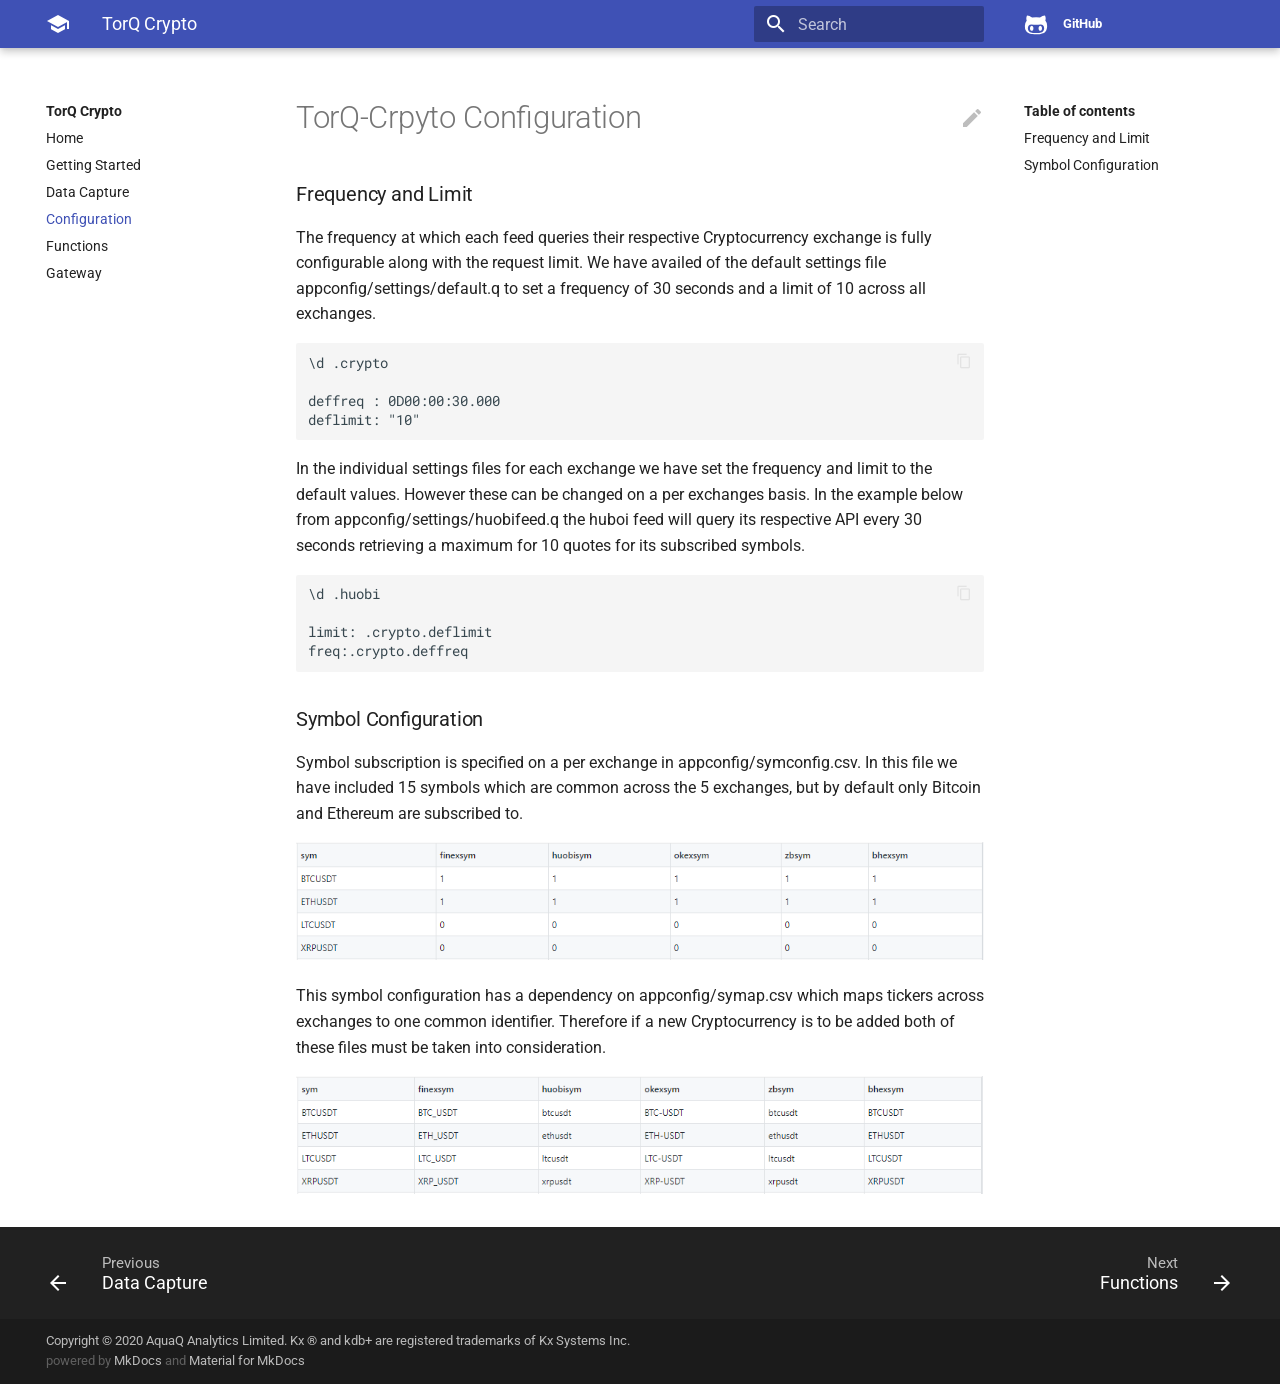
==== configuration/index.html @ ff25e52e "Deployed 5c8af6f with MkDocs version: 1.0.4" ====
<!doctype html>
<html lang="en" class="no-js">
  <head>
    
      <meta charset="utf-8">
      <meta name="viewport" content="width=device-width,initial-scale=1">
      <meta http-equiv="x-ua-compatible" content="ie=edge">
      
      
      
      
        <meta name="lang:clipboard.copy" content="Copy to clipboard">
      
        <meta name="lang:clipboard.copied" content="Copied to clipboard">
      
        <meta name="lang:search.language" content="en">
      
        <meta name="lang:search.pipeline.stopwords" content="True">
      
        <meta name="lang:search.pipeline.trimmer" content="True">
      
        <meta name="lang:search.result.none" content="No matching documents">
      
        <meta name="lang:search.result.one" content="1 matching document">
      
        <meta name="lang:search.result.other" content="# matching documents">
      
        <meta name="lang:search.tokenizer" content="[\s\-]+">
      
      <link rel="shortcut icon" href="../assets/images/favicon.png">
      <meta name="generator" content="mkdocs-1.0.4, mkdocs-material-4.6.0">
    
    
      
        <title>Configuration - TorQ Crypto</title>
      
    
    
      <link rel="stylesheet" href="../assets/stylesheets/application.1b62728e.css">
      
      
    
    
      <script src="../assets/javascripts/modernizr.268332fc.js"></script>
    
    
      
        <link href="https://fonts.gstatic.com" rel="preconnect" crossorigin>
        <link rel="stylesheet" href="https://fonts.googleapis.com/css?family=Roboto:300,400,400i,700%7CRoboto+Mono&display=fallback">
        <style>body,input{font-family:"Roboto","Helvetica Neue",Helvetica,Arial,sans-serif}code,kbd,pre{font-family:"Roboto Mono","Courier New",Courier,monospace}</style>
      
    
    <link rel="stylesheet" href="../assets/fonts/material-icons.css">
    
    
    
      
        
<script>
  window.ga = window.ga || function() {
    (ga.q = ga.q || []).push(arguments)
  }
  ga.l = +new Date
  /* Setup integration and send page view */
  ga("create", "UA-51911331-4", "auto")
  ga("set", "anonymizeIp", true)
  ga("send", "pageview")
  /* Register handler to log search on blur */
  document.addEventListener("DOMContentLoaded", () => {
    if (document.forms.search) {
      var query = document.forms.search.query
      query.addEventListener("blur", function() {
        if (this.value) {
          var path = document.location.pathname;
          ga("send", "pageview", path + "?q=" + this.value)
        }
      })
    }
  })
</script>
<script async src="https://www.google-analytics.com/analytics.js"></script>
      
    
    
  </head>
  
    <body dir="ltr">
  
    <svg class="md-svg">
      <defs>
        
        
          <svg xmlns="http://www.w3.org/2000/svg" width="416" height="448" viewBox="0 0 416 448" id="__github"><path fill="currentColor" d="M160 304q0 10-3.125 20.5t-10.75 19T128 352t-18.125-8.5-10.75-19T96 304t3.125-20.5 10.75-19T128 256t18.125 8.5 10.75 19T160 304zm160 0q0 10-3.125 20.5t-10.75 19T288 352t-18.125-8.5-10.75-19T256 304t3.125-20.5 10.75-19T288 256t18.125 8.5 10.75 19T320 304zm40 0q0-30-17.25-51T296 232q-10.25 0-48.75 5.25Q229.5 240 208 240t-39.25-2.75Q130.75 232 120 232q-29.5 0-46.75 21T56 304q0 22 8 38.375t20.25 25.75 30.5 15 35 7.375 37.25 1.75h42q20.5 0 37.25-1.75t35-7.375 30.5-15 20.25-25.75T360 304zm56-44q0 51.75-15.25 82.75-9.5 19.25-26.375 33.25t-35.25 21.5-42.5 11.875-42.875 5.5T212 416q-19.5 0-35.5-.75t-36.875-3.125-38.125-7.5-34.25-12.875T37 371.5t-21.5-28.75Q0 312 0 260q0-59.25 34-99-6.75-20.5-6.75-42.5 0-29 12.75-54.5 27 0 47.5 9.875t47.25 30.875Q171.5 96 212 96q37 0 70 8 26.25-20.5 46.75-30.25T376 64q12.75 25.5 12.75 54.5 0 21.75-6.75 42 34 40 34 99.5z"/></svg>
        
      </defs>
    </svg>
    <input class="md-toggle" data-md-toggle="drawer" type="checkbox" id="__drawer" autocomplete="off">
    <input class="md-toggle" data-md-toggle="search" type="checkbox" id="__search" autocomplete="off">
    <label class="md-overlay" data-md-component="overlay" for="__drawer"></label>
    
      <a href="#torq-crpyto-configuration" tabindex="1" class="md-skip">
        Skip to content
      </a>
    
    
      <header class="md-header" data-md-component="header">
  <nav class="md-header-nav md-grid">
    <div class="md-flex">
      <div class="md-flex__cell md-flex__cell--shrink">
        <a href=".." title="TorQ Crypto" class="md-header-nav__button md-logo">
          
            <i class="md-icon"></i>
          
        </a>
      </div>
      <div class="md-flex__cell md-flex__cell--shrink">
        <label class="md-icon md-icon--menu md-header-nav__button" for="__drawer"></label>
      </div>
      <div class="md-flex__cell md-flex__cell--stretch">
        <div class="md-flex__ellipsis md-header-nav__title" data-md-component="title">
          
            <span class="md-header-nav__topic">
              TorQ Crypto
            </span>
            <span class="md-header-nav__topic">
              
                Configuration
              
            </span>
          
        </div>
      </div>
      <div class="md-flex__cell md-flex__cell--shrink">
        
          <label class="md-icon md-icon--search md-header-nav__button" for="__search"></label>
          
<div class="md-search" data-md-component="search" role="dialog">
  <label class="md-search__overlay" for="__search"></label>
  <div class="md-search__inner" role="search">
    <form class="md-search__form" name="search">
      <input type="text" class="md-search__input" name="query" placeholder="Search" autocapitalize="off" autocorrect="off" autocomplete="off" spellcheck="false" data-md-component="query" data-md-state="active">
      <label class="md-icon md-search__icon" for="__search"></label>
      <button type="reset" class="md-icon md-search__icon" data-md-component="reset" tabindex="-1">
        &#xE5CD;
      </button>
    </form>
    <div class="md-search__output">
      <div class="md-search__scrollwrap" data-md-scrollfix>
        <div class="md-search-result" data-md-component="result">
          <div class="md-search-result__meta">
            Type to start searching
          </div>
          <ol class="md-search-result__list"></ol>
        </div>
      </div>
    </div>
  </div>
</div>
        
      </div>
      
        <div class="md-flex__cell md-flex__cell--shrink">
          <div class="md-header-nav__source">
            


  

<a href="https://github.com/AquaQAnalytics/TorQ-Crypto/" title="Go to repository" class="md-source" data-md-source="github">
  
    <div class="md-source__icon">
      <svg viewBox="0 0 24 24" width="24" height="24">
        <use xlink:href="#__github" width="24" height="24"></use>
      </svg>
    </div>
  
  <div class="md-source__repository">
    GitHub
  </div>
</a>
          </div>
        </div>
      
    </div>
  </nav>
</header>
    
    <div class="md-container">
      
        
      
      
      <main class="md-main" role="main">
        <div class="md-main__inner md-grid" data-md-component="container">
          
            
              <div class="md-sidebar md-sidebar--primary" data-md-component="navigation">
                <div class="md-sidebar__scrollwrap">
                  <div class="md-sidebar__inner">
                    <nav class="md-nav md-nav--primary" data-md-level="0">
  <label class="md-nav__title md-nav__title--site" for="__drawer">
    <a href=".." title="TorQ Crypto" class="md-nav__button md-logo">
      
        <i class="md-icon"></i>
      
    </a>
    TorQ Crypto
  </label>
  
    <div class="md-nav__source">
      


  

<a href="https://github.com/AquaQAnalytics/TorQ-Crypto/" title="Go to repository" class="md-source" data-md-source="github">
  
    <div class="md-source__icon">
      <svg viewBox="0 0 24 24" width="24" height="24">
        <use xlink:href="#__github" width="24" height="24"></use>
      </svg>
    </div>
  
  <div class="md-source__repository">
    GitHub
  </div>
</a>
    </div>
  
  <ul class="md-nav__list" data-md-scrollfix>
    
      
      
      


  <li class="md-nav__item">
    <a href=".." title="Home" class="md-nav__link">
      Home
    </a>
  </li>

    
      
      
      


  <li class="md-nav__item">
    <a href="../gettingstarted/" title="Getting Started" class="md-nav__link">
      Getting Started
    </a>
  </li>

    
      
      
      


  <li class="md-nav__item">
    <a href="../data/" title="Data Capture" class="md-nav__link">
      Data Capture
    </a>
  </li>

    
      
      
      

  


  <li class="md-nav__item md-nav__item--active">
    
    <input class="md-toggle md-nav__toggle" data-md-toggle="toc" type="checkbox" id="__toc">
    
      
    
    
      <label class="md-nav__link md-nav__link--active" for="__toc">
        Configuration
      </label>
    
    <a href="./" title="Configuration" class="md-nav__link md-nav__link--active">
      Configuration
    </a>
    
      
<nav class="md-nav md-nav--secondary">
  
  
    
  
  
    <label class="md-nav__title" for="__toc">Table of contents</label>
    <ul class="md-nav__list" data-md-scrollfix>
      
        <li class="md-nav__item">
  <a href="#frequency-and-limit" class="md-nav__link">
    Frequency and Limit
  </a>
  
</li>
      
        <li class="md-nav__item">
  <a href="#symbol-configuration" class="md-nav__link">
    Symbol Configuration
  </a>
  
</li>
      
      
      
      
      
    </ul>
  
</nav>
    
  </li>

    
      
      
      


  <li class="md-nav__item">
    <a href="../functions/" title="Functions" class="md-nav__link">
      Functions
    </a>
  </li>

    
      
      
      


  <li class="md-nav__item">
    <a href="../gateway/" title="Gateway" class="md-nav__link">
      Gateway
    </a>
  </li>

    
  </ul>
</nav>
                  </div>
                </div>
              </div>
            
            
              <div class="md-sidebar md-sidebar--secondary" data-md-component="toc">
                <div class="md-sidebar__scrollwrap">
                  <div class="md-sidebar__inner">
                    
<nav class="md-nav md-nav--secondary">
  
  
    
  
  
    <label class="md-nav__title" for="__toc">Table of contents</label>
    <ul class="md-nav__list" data-md-scrollfix>
      
        <li class="md-nav__item">
  <a href="#frequency-and-limit" class="md-nav__link">
    Frequency and Limit
  </a>
  
</li>
      
        <li class="md-nav__item">
  <a href="#symbol-configuration" class="md-nav__link">
    Symbol Configuration
  </a>
  
</li>
      
      
      
      
      
    </ul>
  
</nav>
                  </div>
                </div>
              </div>
            
          
          <div class="md-content">
            <article class="md-content__inner md-typeset">
              
                
                  <a href="https://github.com/AquaQAnalytics/TorQ-Crypto/edit/master/docs/configuration.md" title="Edit this page" class="md-icon md-content__icon">&#xE3C9;</a>
                
                
                <h1 id="torq-crpyto-configuration">TorQ-Crpyto Configuration</h1>
<h3 id="frequency-and-limit">Frequency and Limit</h3>
<p>The frequency at which each feed queries their respective Cryptocurrency 
exchange is fully configurable along with the request limit. We have availed 
of the default settings file appconfig/settings/default.q to set a frequency 
of 30 seconds and a limit of 10 across all exchanges. </p>
<pre><code>\d .crypto

deffreq : 0D00:00:30.000
deflimit: "10"
</code></pre>
<p>In the individual settings files for each exchange we have set the frequency 
and limit to the default values. However these can be changed on a per exchanges 
basis. In the example below from appconfig/settings/huobifeed.q the huboi feed 
will query its respective API every 30 seconds retrieving a maximum for 10 quotes 
for its subscribed symbols. </p>
<pre><code>\d .huobi

limit: .crypto.deflimit
freq:.crypto.deffreq
</code></pre>
<h3 id="symbol-configuration">Symbol Configuration</h3>
<p>Symbol subscription is specified on a per exchange in appconfig/symconfig.csv. 
In this file we have included 15 symbols which are common across the 5 exchanges, 
but by default only Bitcoin and Ethereum are subscribed to.</p>
<p><img alt="Sym Config" src="../graphics/symconfig.PNG" /></p>
<p>This symbol configuration has a dependency on appconfig/symap.csv which maps tickers 
across exchanges to one common identifier. Therefore if a new Cryptocurrency is to 
be added both of these files must be taken into consideration. </p>
<p><img alt="Sym Config2" src="../graphics/symmap.PNG" /></p>
                
                  
                
                
              
              
                


              
            </article>
          </div>
        </div>
      </main>
      
        
<footer class="md-footer">
  
    <div class="md-footer-nav">
      <nav class="md-footer-nav__inner md-grid">
        
          <a href="../data/" title="Data Capture" class="md-flex md-footer-nav__link md-footer-nav__link--prev" rel="prev">
            <div class="md-flex__cell md-flex__cell--shrink">
              <i class="md-icon md-icon--arrow-back md-footer-nav__button"></i>
            </div>
            <div class="md-flex__cell md-flex__cell--stretch md-footer-nav__title">
              <span class="md-flex__ellipsis">
                <span class="md-footer-nav__direction">
                  Previous
                </span>
                Data Capture
              </span>
            </div>
          </a>
        
        
          <a href="../functions/" title="Functions" class="md-flex md-footer-nav__link md-footer-nav__link--next" rel="next">
            <div class="md-flex__cell md-flex__cell--stretch md-footer-nav__title">
              <span class="md-flex__ellipsis">
                <span class="md-footer-nav__direction">
                  Next
                </span>
                Functions
              </span>
            </div>
            <div class="md-flex__cell md-flex__cell--shrink">
              <i class="md-icon md-icon--arrow-forward md-footer-nav__button"></i>
            </div>
          </a>
        
      </nav>
    </div>
  
  <div class="md-footer-meta md-typeset">
    <div class="md-footer-meta__inner md-grid">
      <div class="md-footer-copyright">
        
          <div class="md-footer-copyright__highlight">
            Copyright &copy 2020 AquaQ Analytics Limited.  Kx &reg and kdb+ are registered trademarks of Kx Systems Inc.
          </div>
        
        powered by
        <a href="https://www.mkdocs.org">MkDocs</a>
        and
        <a href="https://squidfunk.github.io/mkdocs-material/">
          Material for MkDocs</a>
      </div>
      
    </div>
  </div>
</footer>
      
    </div>
    
      <script src="../assets/javascripts/application.808e90bb.js"></script>
      
      <script>app.initialize({version:"1.0.4",url:{base:".."}})</script>
      
    
  </body>
</html>
---- assets/stylesheets/application.1b62728e.css ----
html{box-sizing:border-box}*,:after,:before{box-sizing:inherit}html{-webkit-text-size-adjust:none;-moz-text-size-adjust:none;-ms-text-size-adjust:none;text-size-adjust:none}body{margin:0}hr{overflow:visible;box-sizing:content-box}a{-webkit-text-decoration-skip:objects}a,button,input,label{-webkit-tap-highlight-color:transparent}a{color:inherit;text-decoration:none}small,sub,sup{font-size:80%}sub,sup{position:relative;line-height:0;vertical-align:baseline}sub{bottom:-.25em}sup{top:-.5em}img{border-style:none}table{border-collapse:separate;border-spacing:0}td,th{font-weight:400;vertical-align:top}button{margin:0;padding:0;border:0;outline-style:none;background:transparent;font-size:inherit}input{border:0;outline:0}.md-clipboard:before,.md-icon,.md-nav__button,.md-nav__link:after,.md-nav__title:before,.md-search-result__article--document:before,.md-source-file:before,.md-typeset .admonition>.admonition-title:before,.md-typeset .admonition>summary:before,.md-typeset .critic.comment:before,.md-typeset .footnote-backref,.md-typeset .task-list-control .task-list-indicator:before,.md-typeset details>.admonition-title:before,.md-typeset details>summary:before,.md-typeset summary:after{font-family:Material Icons;font-style:normal;font-variant:normal;font-weight:400;line-height:1;text-transform:none;white-space:nowrap;speak:none;word-wrap:normal;direction:ltr}.md-content__icon,.md-footer-nav__button,.md-header-nav__button,.md-nav__button,.md-nav__title:before,.md-search-result__article--document:before{display:inline-block;margin:.2rem;padding:.4rem;font-size:1.2rem;cursor:pointer}.md-icon--arrow-back:before{content:""}.md-icon--arrow-forward:before{content:""}.md-icon--menu:before{content:""}.md-icon--search:before{content:""}[dir=rtl] .md-icon--arrow-back:before{content:""}[dir=rtl] .md-icon--arrow-forward:before{content:""}body{-webkit-font-smoothing:antialiased;-moz-osx-font-smoothing:grayscale}body,input{color:rgba(0,0,0,.87);font-feature-settings:"kern","liga";font-family:Helvetica Neue,Helvetica,Arial,sans-serif}code,kbd,pre{color:rgba(0,0,0,.87);font-feature-settings:"kern";font-family:Courier New,Courier,monospace}.md-typeset{font-size:.8rem;line-height:1.6;-webkit-print-color-adjust:exact}.md-typeset blockquote,.md-typeset ol,.md-typeset p,.md-typeset ul{margin:1em 0}.md-typeset h1{margin:0 0 2rem;color:rgba(0,0,0,.54);font-size:1.5625rem;line-height:1.3}.md-typeset h1,.md-typeset h2{font-weight:300;letter-spacing:-.01em}.md-typeset h2{margin:2rem 0 .8rem;font-size:1.25rem;line-height:1.4}.md-typeset h3{margin:1.6rem 0 .8rem;font-size:1rem;font-weight:400;letter-spacing:-.01em;line-height:1.5}.md-typeset h2+h3{margin-top:.8rem}.md-typeset h4{font-size:.8rem}.md-typeset h4,.md-typeset h5,.md-typeset h6{margin:.8rem 0;font-weight:700;letter-spacing:-.01em}.md-typeset h5,.md-typeset h6{color:rgba(0,0,0,.54);font-size:.64rem}.md-typeset h5{text-transform:uppercase}.md-typeset hr{margin:1.5em 0;border-bottom:.05rem dotted rgba(0,0,0,.26)}.md-typeset a{color:#3f51b5;word-break:break-word}.md-typeset a,.md-typeset a:before{-webkit-transition:color .125s;transition:color .125s}.md-typeset a:active,.md-typeset a:hover{color:#536dfe}.md-typeset code,.md-typeset pre{background-color:hsla(0,0%,92.5%,.5);color:#37474f;font-size:85%;direction:ltr}.md-typeset code{margin:0 .29412em;padding:.07353em 0;border-radius:.1rem;box-shadow:.29412em 0 0 hsla(0,0%,92.5%,.5),-.29412em 0 0 hsla(0,0%,92.5%,.5);word-break:break-word;-webkit-box-decoration-break:clone;box-decoration-break:clone}.md-typeset h1 code,.md-typeset h2 code,.md-typeset h3 code,.md-typeset h4 code,.md-typeset h5 code,.md-typeset h6 code{margin:0;background-color:transparent;box-shadow:none}.md-typeset a>code{margin:inherit;padding:inherit;border-radius:initial;background-color:inherit;color:inherit;box-shadow:none}.md-typeset pre{position:relative;margin:1em 0;border-radius:.1rem;line-height:1.4;-webkit-overflow-scrolling:touch}.md-typeset pre>code{display:block;margin:0;padding:.525rem .6rem;background-color:transparent;font-size:inherit;box-shadow:none;-webkit-box-decoration-break:slice;box-decoration-break:slice;overflow:auto}.md-typeset pre>code::-webkit-scrollbar{width:.2rem;height:.2rem}.md-typeset pre>code::-webkit-scrollbar-thumb{background-color:rgba(0,0,0,.26)}.md-typeset pre>code::-webkit-scrollbar-thumb:hover{background-color:#536dfe}.md-typeset kbd{padding:0 .29412em;border-radius:.15rem;border:.05rem solid #c9c9c9;border-bottom-color:#bcbcbc;background-color:#fcfcfc;color:#555;font-size:85%;box-shadow:0 .05rem 0 #b0b0b0;word-break:break-word}.md-typeset mark{margin:0 .25em;padding:.0625em 0;border-radius:.1rem;background-color:rgba(255,235,59,.5);box-shadow:.25em 0 0 rgba(255,235,59,.5),-.25em 0 0 rgba(255,235,59,.5);word-break:break-word;-webkit-box-decoration-break:clone;box-decoration-break:clone}.md-typeset abbr{border-bottom:.05rem dotted rgba(0,0,0,.54);text-decoration:none;cursor:help}.md-typeset small{opacity:.75}.md-typeset sub,.md-typeset sup{margin-left:.07812em}[dir=rtl] .md-typeset sub,[dir=rtl] .md-typeset sup{margin-right:.07812em;margin-left:0}.md-typeset blockquote{padding-left:.6rem;border-left:.2rem solid rgba(0,0,0,.26);color:rgba(0,0,0,.54)}[dir=rtl] .md-typeset blockquote{padding-right:.6rem;padding-left:0;border-right:.2rem solid rgba(0,0,0,.26);border-left:initial}.md-typeset ul{list-style-type:disc}.md-typeset ol,.md-typeset ul{margin-left:.625em;padding:0}[dir=rtl] .md-typeset ol,[dir=rtl] .md-typeset ul{margin-right:.625em;margin-left:0}.md-typeset ol ol,.md-typeset ul ol{list-style-type:lower-alpha}.md-typeset ol ol ol,.md-typeset ul ol ol{list-style-type:lower-roman}.md-typeset ol li,.md-typeset ul li{margin-bottom:.5em;margin-left:1.25em}[dir=rtl] .md-typeset ol li,[dir=rtl] .md-typeset ul li{margin-right:1.25em;margin-left:0}.md-typeset ol li blockquote,.md-typeset ol li p,.md-typeset ul li blockquote,.md-typeset ul li p{margin:.5em 0}.md-typeset ol li:last-child,.md-typeset ul li:last-child{margin-bottom:0}.md-typeset ol li ol,.md-typeset ol li ul,.md-typeset ul li ol,.md-typeset ul li ul{margin:.5em 0 .5em .625em}[dir=rtl] .md-typeset ol li ol,[dir=rtl] .md-typeset ol li ul,[dir=rtl] .md-typeset ul li ol,[dir=rtl] .md-typeset ul li ul{margin-right:.625em;margin-left:0}.md-typeset dd{margin:1em 0 1em 1.875em}[dir=rtl] .md-typeset dd{margin-right:1.875em;margin-left:0}.md-typeset iframe,.md-typeset img,.md-typeset svg{max-width:100%}.md-typeset table:not([class]){box-shadow:0 2px 2px 0 rgba(0,0,0,.14),0 1px 5px 0 rgba(0,0,0,.12),0 3px 1px -2px rgba(0,0,0,.2);display:inline-block;max-width:100%;border-radius:.1rem;font-size:.64rem;overflow:auto;-webkit-overflow-scrolling:touch}.md-typeset table:not([class])+*{margin-top:1.5em}.md-typeset table:not([class]) td:not([align]),.md-typeset table:not([class]) th:not([align]){text-align:left}[dir=rtl] .md-typeset table:not([class]) td:not([align]),[dir=rtl] .md-typeset table:not([class]) th:not([align]){text-align:right}.md-typeset table:not([class]) th{min-width:5rem;padding:.6rem .8rem;background-color:rgba(0,0,0,.54);color:#fff;vertical-align:top}.md-typeset table:not([class]) td{padding:.6rem .8rem;border-top:.05rem solid rgba(0,0,0,.07);vertical-align:top}.md-typeset table:not([class]) tr{-webkit-transition:background-color .125s;transition:background-color .125s}.md-typeset table:not([class]) tr:hover{background-color:rgba(0,0,0,.035);box-shadow:inset 0 .05rem 0 #fff}.md-typeset table:not([class]) tr:first-child td{border-top:0}.md-typeset table:not([class]) a{word-break:normal}.md-typeset__scrollwrap{margin:1em -.8rem;overflow-x:auto;-webkit-overflow-scrolling:touch}.md-typeset .md-typeset__table{display:inline-block;margin-bottom:.5em;padding:0 .8rem}.md-typeset .md-typeset__table table{display:table;width:100%;margin:0;overflow:hidden}html{font-size:125%;overflow-x:hidden}body,html{height:100%}body{position:relative;font-size:.5rem}hr{display:block;height:.05rem;padding:0;border:0}.md-svg{display:none}.md-grid{max-width:61rem;margin-right:auto;margin-left:auto}.md-container,.md-main{overflow:auto}.md-container{display:table;width:100%;height:100%;padding-top:2.4rem;table-layout:fixed}.md-main{display:table-row;height:100%}.md-main__inner{height:100%;padding-top:1.5rem;padding-bottom:.05rem}.md-toggle{display:none}.md-overlay{position:fixed;top:0;width:0;height:0;-webkit-transition:width 0s .25s,height 0s .25s,opacity .25s;transition:width 0s .25s,height 0s .25s,opacity .25s;background-color:rgba(0,0,0,.54);opacity:0;z-index:3}.md-flex{display:table}.md-flex__cell{display:table-cell;position:relative;vertical-align:top}.md-flex__cell--shrink{width:0}.md-flex__cell--stretch{display:table;width:100%;table-layout:fixed}.md-flex__ellipsis{display:table-cell;text-overflow:ellipsis;white-space:nowrap;overflow:hidden}.md-skip{position:fixed;width:.05rem;height:.05rem;margin:.5rem;padding:.3rem .5rem;-webkit-transform:translateY(.4rem);transform:translateY(.4rem);border-radius:.1rem;background-color:rgba(0,0,0,.87);color:#fff;font-size:.64rem;opacity:0;overflow:hidden}.md-skip:focus{width:auto;height:auto;clip:auto;-webkit-transform:translateX(0);transform:translateX(0);-webkit-transition:opacity .175s 75ms,-webkit-transform .25s cubic-bezier(.4,0,.2,1);transition:opacity .175s 75ms,-webkit-transform .25s cubic-bezier(.4,0,.2,1);transition:transform .25s cubic-bezier(.4,0,.2,1),opacity .175s 75ms;transition:transform .25s cubic-bezier(.4,0,.2,1),opacity .175s 75ms,-webkit-transform .25s cubic-bezier(.4,0,.2,1);opacity:1;z-index:10}@page{margin:25mm}.md-clipboard{position:absolute;top:.3rem;right:.3rem;width:1.4rem;height:1.4rem;border-radius:.1rem;font-size:.8rem;cursor:pointer;z-index:1;-webkit-backface-visibility:hidden;backface-visibility:hidden}.md-clipboard:before{-webkit-transition:color .25s,opacity .25s;transition:color .25s,opacity .25s;color:rgba(0,0,0,.07);content:"\E14D"}.codehilite:hover .md-clipboard:before,.md-typeset .highlight:hover .md-clipboard:before,pre:hover .md-clipboard:before{color:rgba(0,0,0,.54)}.md-clipboard:focus:before,.md-clipboard:hover:before{color:#536dfe}.md-clipboard__message{display:block;position:absolute;top:0;right:1.7rem;padding:.3rem .5rem;-webkit-transform:translateX(.4rem);transform:translateX(.4rem);-webkit-transition:opacity .175s,-webkit-transform .25s cubic-bezier(.9,.1,.9,0);transition:opacity .175s,-webkit-transform .25s cubic-bezier(.9,.1,.9,0);transition:transform .25s cubic-bezier(.9,.1,.9,0),opacity .175s;transition:transform .25s cubic-bezier(.9,.1,.9,0),opacity .175s,-webkit-transform .25s cubic-bezier(.9,.1,.9,0);border-radius:.1rem;background-color:rgba(0,0,0,.54);color:#fff;font-size:.64rem;white-space:nowrap;opacity:0;pointer-events:none}.md-clipboard__message--active{-webkit-transform:translateX(0);transform:translateX(0);-webkit-transition:opacity .175s 75ms,-webkit-transform .25s cubic-bezier(.4,0,.2,1);transition:opacity .175s 75ms,-webkit-transform .25s cubic-bezier(.4,0,.2,1);transition:transform .25s cubic-bezier(.4,0,.2,1),opacity .175s 75ms;transition:transform .25s cubic-bezier(.4,0,.2,1),opacity .175s 75ms,-webkit-transform .25s cubic-bezier(.4,0,.2,1);opacity:1;pointer-events:auto}.md-clipboard__message:before{content:attr(aria-label)}.md-clipboard__message:after{display:block;position:absolute;top:50%;right:-.2rem;width:0;margin-top:-.2rem;border-color:transparent rgba(0,0,0,.54);border-style:solid;border-width:.2rem 0 .2rem .2rem;content:""}.md-content__inner{margin:0 .8rem 1.2rem;padding-top:.6rem}.md-content__inner:before{display:block;height:.4rem;content:""}.md-content__inner>:last-child{margin-bottom:0}.md-content__icon{position:relative;margin:.4rem 0;padding:0;float:right}.md-typeset .md-content__icon{color:rgba(0,0,0,.26)}.md-header{position:fixed;top:0;right:0;left:0;height:2.4rem;-webkit-transition:background-color .25s,color .25s;transition:background-color .25s,color .25s;background-color:#3f51b5;color:#fff;box-shadow:none;z-index:2;-webkit-backface-visibility:hidden;backface-visibility:hidden}.no-js .md-header{-webkit-transition:none;transition:none;box-shadow:none}.md-header[data-md-state=shadow]{-webkit-transition:background-color .25s,color .25s,box-shadow .25s;transition:background-color .25s,color .25s,box-shadow .25s;box-shadow:0 0 .2rem rgba(0,0,0,.1),0 .2rem .4rem rgba(0,0,0,.2)}.md-header-nav{padding:0 .2rem}.md-header-nav__button{position:relative;-webkit-transition:opacity .25s;transition:opacity .25s;z-index:1}.md-header-nav__button:hover{opacity:.7}.md-header-nav__button.md-logo *{display:block}.no-js .md-header-nav__button.md-icon--search{display:none}.md-header-nav__topic{display:block;position:absolute;-webkit-transition:opacity .15s,-webkit-transform .4s cubic-bezier(.1,.7,.1,1);transition:opacity .15s,-webkit-transform .4s cubic-bezier(.1,.7,.1,1);transition:transform .4s cubic-bezier(.1,.7,.1,1),opacity .15s;transition:transform .4s cubic-bezier(.1,.7,.1,1),opacity .15s,-webkit-transform .4s cubic-bezier(.1,.7,.1,1);text-overflow:ellipsis;white-space:nowrap;overflow:hidden}.md-header-nav__topic+.md-header-nav__topic{-webkit-transform:translateX(1.25rem);transform:translateX(1.25rem);-webkit-transition:opacity .15s,-webkit-transform .4s cubic-bezier(1,.7,.1,.1);transition:opacity .15s,-webkit-transform .4s cubic-bezier(1,.7,.1,.1);transition:transform .4s cubic-bezier(1,.7,.1,.1),opacity .15s;transition:transform .4s cubic-bezier(1,.7,.1,.1),opacity .15s,-webkit-transform .4s cubic-bezier(1,.7,.1,.1);opacity:0;z-index:-1;pointer-events:none}[dir=rtl] .md-header-nav__topic+.md-header-nav__topic{-webkit-transform:translateX(-1.25rem);transform:translateX(-1.25rem)}.no-js .md-header-nav__topic{position:static}.no-js .md-header-nav__topic+.md-header-nav__topic{display:none}.md-header-nav__title{padding:0 1rem;font-size:.9rem;line-height:2.4rem}.md-header-nav__title[data-md-state=active] .md-header-nav__topic{-webkit-transform:translateX(-1.25rem);transform:translateX(-1.25rem);-webkit-transition:opacity .15s,-webkit-transform .4s cubic-bezier(1,.7,.1,.1);transition:opacity .15s,-webkit-transform .4s cubic-bezier(1,.7,.1,.1);transition:transform .4s cubic-bezier(1,.7,.1,.1),opacity .15s;transition:transform .4s cubic-bezier(1,.7,.1,.1),opacity .15s,-webkit-transform .4s cubic-bezier(1,.7,.1,.1);opacity:0;z-index:-1;pointer-events:none}[dir=rtl] .md-header-nav__title[data-md-state=active] .md-header-nav__topic{-webkit-transform:translateX(1.25rem);transform:translateX(1.25rem)}.md-header-nav__title[data-md-state=active] .md-header-nav__topic+.md-header-nav__topic{-webkit-transform:translateX(0);transform:translateX(0);-webkit-transition:opacity .15s,-webkit-transform .4s cubic-bezier(.1,.7,.1,1);transition:opacity .15s,-webkit-transform .4s cubic-bezier(.1,.7,.1,1);transition:transform .4s cubic-bezier(.1,.7,.1,1),opacity .15s;transition:transform .4s cubic-bezier(.1,.7,.1,1),opacity .15s,-webkit-transform .4s cubic-bezier(.1,.7,.1,1);opacity:1;z-index:0;pointer-events:auto}.md-header-nav__source{display:none}.md-hero{-webkit-transition:background .25s;transition:background .25s;background-color:#3f51b5;color:#fff;font-size:1rem;overflow:hidden}.md-hero__inner{margin-top:1rem;padding:.8rem .8rem .4rem;-webkit-transition:opacity .25s,-webkit-transform .4s cubic-bezier(.1,.7,.1,1);transition:opacity .25s,-webkit-transform .4s cubic-bezier(.1,.7,.1,1);transition:transform .4s cubic-bezier(.1,.7,.1,1),opacity .25s;transition:transform .4s cubic-bezier(.1,.7,.1,1),opacity .25s,-webkit-transform .4s cubic-bezier(.1,.7,.1,1);-webkit-transition-delay:.1s;transition-delay:.1s}[data-md-state=hidden] .md-hero__inner{pointer-events:none;-webkit-transform:translateY(.625rem);transform:translateY(.625rem);-webkit-transition:opacity .1s 0s,-webkit-transform 0s .4s;transition:opacity .1s 0s,-webkit-transform 0s .4s;transition:transform 0s .4s,opacity .1s 0s;transition:transform 0s .4s,opacity .1s 0s,-webkit-transform 0s .4s;opacity:0}.md-hero--expand .md-hero__inner{margin-bottom:1.2rem}.md-footer-nav{background-color:rgba(0,0,0,.87);color:#fff}.md-footer-nav__inner{padding:.2rem;overflow:auto}.md-footer-nav__link{padding-top:1.4rem;padding-bottom:.4rem;-webkit-transition:opacity .25s;transition:opacity .25s}.md-footer-nav__link:hover{opacity:.7}.md-footer-nav__link--prev{width:25%;float:left}[dir=rtl] .md-footer-nav__link--prev{float:right}.md-footer-nav__link--next{width:75%;float:right;text-align:right}[dir=rtl] .md-footer-nav__link--next{float:left;text-align:left}.md-footer-nav__button{-webkit-transition:background .25s;transition:background .25s}.md-footer-nav__title{position:relative;padding:0 1rem;font-size:.9rem;line-height:2.4rem}.md-footer-nav__direction{position:absolute;right:0;left:0;margin-top:-1rem;padding:0 1rem;color:hsla(0,0%,100%,.7);font-size:.75rem}.md-footer-meta{background-color:rgba(0,0,0,.895)}.md-footer-meta__inner{padding:.2rem;overflow:auto}html .md-footer-meta.md-typeset a{color:hsla(0,0%,100%,.7)}html .md-footer-meta.md-typeset a:focus,html .md-footer-meta.md-typeset a:hover{color:#fff}.md-footer-copyright{margin:0 .6rem;padding:.4rem 0;color:hsla(0,0%,100%,.3);font-size:.64rem}.md-footer-copyright__highlight{color:hsla(0,0%,100%,.7)}.md-footer-social{margin:0 .4rem;padding:.2rem 0 .6rem}.md-footer-social__link{display:inline-block;width:1.6rem;height:1.6rem;font-size:.8rem;text-align:center}.md-footer-social__link:before{line-height:1.9}.md-nav{font-size:.7rem;line-height:1.3}.md-nav__title{display:block;padding:0 .6rem;font-weight:700;text-overflow:ellipsis;overflow:hidden}.md-nav__title:before{display:none;content:"\E5C4"}[dir=rtl] .md-nav__title:before{content:"\E5C8"}.md-nav__title .md-nav__button{display:none}.md-nav__list{margin:0;padding:0;list-style:none}.md-nav__item{padding:0 .6rem}.md-nav__item:last-child{padding-bottom:.6rem}.md-nav__item .md-nav__item{padding-right:0}[dir=rtl] .md-nav__item .md-nav__item{padding-right:.6rem;padding-left:0}.md-nav__item .md-nav__item:last-child{padding-bottom:0}.md-nav__button img{width:100%;height:auto}.md-nav__link{display:block;margin-top:.625em;-webkit-transition:color .125s;transition:color .125s;text-overflow:ellipsis;cursor:pointer;overflow:hidden}.md-nav__item--nested>.md-nav__link:after{content:"\E313"}html .md-nav__link[for=__toc],html .md-nav__link[for=__toc]+.md-nav__link:after,html .md-nav__link[for=__toc]~.md-nav{display:none}.md-nav__link[data-md-state=blur]{color:rgba(0,0,0,.54)}.md-nav__link--active,.md-nav__link:active{color:#3f51b5}.md-nav__item--nested>.md-nav__link{color:inherit}.md-nav__link:focus,.md-nav__link:hover{color:#536dfe}.md-nav__source,.no-js .md-search{display:none}.md-search__overlay{opacity:0;z-index:1}.md-search__form{position:relative}.md-search__input{position:relative;padding:0 2.2rem 0 3.6rem;text-overflow:ellipsis;z-index:2}[dir=rtl] .md-search__input{padding:0 3.6rem 0 2.2rem}.md-search__input::-webkit-input-placeholder{-webkit-transition:color .25s cubic-bezier(.1,.7,.1,1);transition:color .25s cubic-bezier(.1,.7,.1,1)}.md-search__input::-moz-placeholder{-moz-transition:color .25s cubic-bezier(.1,.7,.1,1);transition:color .25s cubic-bezier(.1,.7,.1,1)}.md-search__input:-ms-input-placeholder{-ms-transition:color .25s cubic-bezier(.1,.7,.1,1);transition:color .25s cubic-bezier(.1,.7,.1,1)}.md-search__input::-ms-input-placeholder{-ms-transition:color .25s cubic-bezier(.1,.7,.1,1);transition:color .25s cubic-bezier(.1,.7,.1,1)}.md-search__input::placeholder{-webkit-transition:color .25s cubic-bezier(.1,.7,.1,1);transition:color .25s cubic-bezier(.1,.7,.1,1)}.md-search__input::-webkit-input-placeholder{color:rgba(0,0,0,.54)}.md-search__input::-moz-placeholder{color:rgba(0,0,0,.54)}.md-search__input:-ms-input-placeholder{color:rgba(0,0,0,.54)}.md-search__input::-ms-input-placeholder{color:rgba(0,0,0,.54)}.md-search__input::placeholder,.md-search__input~.md-search__icon{color:rgba(0,0,0,.54)}.md-search__input::-ms-clear{display:none}.md-search__icon{position:absolute;-webkit-transition:color .25s cubic-bezier(.1,.7,.1,1),opacity .25s;transition:color .25s cubic-bezier(.1,.7,.1,1),opacity .25s;font-size:1.2rem;cursor:pointer;z-index:2}.md-search__icon:hover{opacity:.7}.md-search__icon[for=__search]{top:.3rem;left:.5rem}[dir=rtl] .md-search__icon[for=__search]{right:.5rem;left:auto}.md-search__icon[for=__search]:before{content:"\E8B6"}.md-search__icon[type=reset]{top:.3rem;right:.5rem;-webkit-transform:scale(.125);transform:scale(.125);-webkit-transition:opacity .15s,-webkit-transform .15s cubic-bezier(.1,.7,.1,1);transition:opacity .15s,-webkit-transform .15s cubic-bezier(.1,.7,.1,1);transition:transform .15s cubic-bezier(.1,.7,.1,1),opacity .15s;transition:transform .15s cubic-bezier(.1,.7,.1,1),opacity .15s,-webkit-transform .15s cubic-bezier(.1,.7,.1,1);opacity:0}[dir=rtl] .md-search__icon[type=reset]{right:auto;left:.5rem}[data-md-toggle=search]:checked~.md-header .md-search__input:valid~.md-search__icon[type=reset]{-webkit-transform:scale(1);transform:scale(1);opacity:1}[data-md-toggle=search]:checked~.md-header .md-search__input:valid~.md-search__icon[type=reset]:hover{opacity:.7}.md-search__output{position:absolute;width:100%;border-radius:0 0 .1rem .1rem;overflow:hidden;z-index:1}.md-search__scrollwrap{height:100%;background-color:#fff;box-shadow:inset 0 .05rem 0 rgba(0,0,0,.07);overflow-y:auto;-webkit-overflow-scrolling:touch}.md-search-result{color:rgba(0,0,0,.87);word-break:break-word}.md-search-result__meta{padding:0 .8rem;background-color:rgba(0,0,0,.07);color:rgba(0,0,0,.54);font-size:.64rem;line-height:1.8rem}.md-search-result__list{margin:0;padding:0;border-top:.05rem solid rgba(0,0,0,.07);list-style:none}.md-search-result__item{box-shadow:0 -.05rem 0 rgba(0,0,0,.07)}.md-search-result__link{display:block;-webkit-transition:background .25s;transition:background .25s;outline:0;overflow:hidden}.md-search-result__link:hover,.md-search-result__link[data-md-state=active]{background-color:rgba(83,109,254,.1)}.md-search-result__link:hover .md-search-result__article:before,.md-search-result__link[data-md-state=active] .md-search-result__article:before{opacity:.7}.md-search-result__link:last-child .md-search-result__teaser{margin-bottom:.6rem}.md-search-result__article{position:relative;padding:0 .8rem;overflow:auto}.md-search-result__article--document:before{position:absolute;left:0;margin:.1rem;-webkit-transition:opacity .25s;transition:opacity .25s;color:rgba(0,0,0,.54);content:"\E880"}[dir=rtl] .md-search-result__article--document:before{right:0;left:auto}.md-search-result__article--document .md-search-result__title{margin:.55rem 0;font-size:.8rem;font-weight:400;line-height:1.4}.md-search-result__title{margin:.5em 0;font-size:.64rem;font-weight:700;line-height:1.4}.md-search-result__teaser{display:-webkit-box;max-height:1.65rem;margin:.5em 0;color:rgba(0,0,0,.54);font-size:.64rem;line-height:1.4;text-overflow:ellipsis;overflow:hidden;-webkit-box-orient:vertical;-webkit-line-clamp:2}.md-search-result em{font-style:normal;font-weight:700;text-decoration:underline}.md-sidebar{position:absolute;width:12.1rem;padding:1.2rem 0;overflow:hidden}.md-sidebar[data-md-state=lock]{position:fixed;top:2.4rem}.md-sidebar--secondary{display:none}.md-sidebar__scrollwrap{max-height:100%;margin:0 .2rem;overflow-y:auto;-webkit-backface-visibility:hidden;backface-visibility:hidden}.md-sidebar__scrollwrap::-webkit-scrollbar{width:.2rem;height:.2rem}.md-sidebar__scrollwrap::-webkit-scrollbar-thumb{background-color:rgba(0,0,0,.26)}.md-sidebar__scrollwrap::-webkit-scrollbar-thumb:hover{background-color:#536dfe}@-webkit-keyframes md-source__facts--done{0%{height:0}to{height:.65rem}}@keyframes md-source__facts--done{0%{height:0}to{height:.65rem}}@-webkit-keyframes md-source__fact--done{0%{-webkit-transform:translateY(100%);transform:translateY(100%);opacity:0}50%{opacity:0}to{-webkit-transform:translateY(0);transform:translateY(0);opacity:1}}@keyframes md-source__fact--done{0%{-webkit-transform:translateY(100%);transform:translateY(100%);opacity:0}50%{opacity:0}to{-webkit-transform:translateY(0);transform:translateY(0);opacity:1}}.md-source{display:block;padding-right:.6rem;-webkit-transition:opacity .25s;transition:opacity .25s;font-size:.65rem;line-height:1.2;white-space:nowrap}[dir=rtl] .md-source{padding-right:0;padding-left:.6rem}.md-source:hover{opacity:.7}.md-source:after,.md-source__icon{display:inline-block;height:2.4rem;content:"";vertical-align:middle}.md-source__icon{width:2.4rem}.md-source__icon svg{width:1.2rem;height:1.2rem;margin-top:.6rem;margin-left:.6rem}[dir=rtl] .md-source__icon svg{margin-right:.6rem;margin-left:0}.md-source__icon+.md-source__repository{margin-left:-2rem;padding-left:2rem}[dir=rtl] .md-source__icon+.md-source__repository{margin-right:-2rem;margin-left:0;padding-right:2rem;padding-left:0}.md-source__repository{display:inline-block;max-width:100%;margin-left:.6rem;font-weight:700;text-overflow:ellipsis;overflow:hidden;vertical-align:middle}.md-source__facts{margin:0;padding:0;font-size:.55rem;font-weight:700;list-style-type:none;opacity:.75;overflow:hidden}[data-md-state=done] .md-source__facts{-webkit-animation:md-source__facts--done .25s ease-in;animation:md-source__facts--done .25s ease-in}.md-source__fact{float:left}[dir=rtl] .md-source__fact{float:right}[data-md-state=done] .md-source__fact{-webkit-animation:md-source__fact--done .4s ease-out;animation:md-source__fact--done .4s ease-out}.md-source__fact:before{margin:0 .1rem;content:"\00B7"}.md-source__fact:first-child:before{display:none}.md-source-file{display:inline-block;margin:1em .5em 1em 0;padding-right:.25rem;border-radius:.1rem;background-color:rgba(0,0,0,.07);font-size:.64rem;list-style-type:none;cursor:pointer;overflow:hidden}.md-source-file:before{display:inline-block;margin-right:.25rem;padding:.25rem;background-color:rgba(0,0,0,.26);color:#fff;font-size:.8rem;content:"\E86F";vertical-align:middle}html .md-source-file{-webkit-transition:background .4s,color .4s,box-shadow .4s cubic-bezier(.4,0,.2,1);transition:background .4s,color .4s,box-shadow .4s cubic-bezier(.4,0,.2,1)}html .md-source-file:before{-webkit-transition:inherit;transition:inherit}html body .md-typeset .md-source-file{color:rgba(0,0,0,.54)}.md-source-file:hover{box-shadow:0 0 8px rgba(0,0,0,.18),0 8px 16px rgba(0,0,0,.36)}.md-source-file:hover:before{background-color:#536dfe}.md-tabs{width:100%;-webkit-transition:background .25s;transition:background .25s;background-color:#3f51b5;color:#fff;overflow:auto}.md-tabs__list{margin:0 0 0 .2rem;padding:0;list-style:none;white-space:nowrap}.md-tabs__item{display:inline-block;height:2.4rem;padding-right:.6rem;padding-left:.6rem}.md-tabs__link{display:block;margin-top:.8rem;-webkit-transition:opacity .25s,-webkit-transform .4s cubic-bezier(.1,.7,.1,1);transition:opacity .25s,-webkit-transform .4s cubic-bezier(.1,.7,.1,1);transition:transform .4s cubic-bezier(.1,.7,.1,1),opacity .25s;transition:transform .4s cubic-bezier(.1,.7,.1,1),opacity .25s,-webkit-transform .4s cubic-bezier(.1,.7,.1,1);font-size:.7rem;opacity:.7}.md-tabs__link--active,.md-tabs__link:hover{color:inherit;opacity:1}.md-tabs__item:nth-child(2) .md-tabs__link{-webkit-transition-delay:.02s;transition-delay:.02s}.md-tabs__item:nth-child(3) .md-tabs__link{-webkit-transition-delay:.04s;transition-delay:.04s}.md-tabs__item:nth-child(4) .md-tabs__link{-webkit-transition-delay:.06s;transition-delay:.06s}.md-tabs__item:nth-child(5) .md-tabs__link{-webkit-transition-delay:.08s;transition-delay:.08s}.md-tabs__item:nth-child(6) .md-tabs__link{-webkit-transition-delay:.1s;transition-delay:.1s}.md-tabs__item:nth-child(7) .md-tabs__link{-webkit-transition-delay:.12s;transition-delay:.12s}.md-tabs__item:nth-child(8) .md-tabs__link{-webkit-transition-delay:.14s;transition-delay:.14s}.md-tabs__item:nth-child(9) .md-tabs__link{-webkit-transition-delay:.16s;transition-delay:.16s}.md-tabs__item:nth-child(10) .md-tabs__link{-webkit-transition-delay:.18s;transition-delay:.18s}.md-tabs__item:nth-child(11) .md-tabs__link{-webkit-transition-delay:.2s;transition-delay:.2s}.md-tabs__item:nth-child(12) .md-tabs__link{-webkit-transition-delay:.22s;transition-delay:.22s}.md-tabs__item:nth-child(13) .md-tabs__link{-webkit-transition-delay:.24s;transition-delay:.24s}.md-tabs__item:nth-child(14) .md-tabs__link{-webkit-transition-delay:.26s;transition-delay:.26s}.md-tabs__item:nth-child(15) .md-tabs__link{-webkit-transition-delay:.28s;transition-delay:.28s}.md-tabs__item:nth-child(16) .md-tabs__link{-webkit-transition-delay:.3s;transition-delay:.3s}.md-tabs[data-md-state=hidden]{pointer-events:none}.md-tabs[data-md-state=hidden] .md-tabs__link{-webkit-transform:translateY(50%);transform:translateY(50%);-webkit-transition:color .25s,opacity .1s,-webkit-transform 0s .4s;transition:color .25s,opacity .1s,-webkit-transform 0s .4s;transition:color .25s,transform 0s .4s,opacity .1s;transition:color .25s,transform 0s .4s,opacity .1s,-webkit-transform 0s .4s;opacity:0}.md-typeset .admonition,.md-typeset details{box-shadow:0 2px 2px 0 rgba(0,0,0,.14),0 1px 5px 0 rgba(0,0,0,.12),0 3px 1px -2px rgba(0,0,0,.2);position:relative;margin:1.5625em 0;padding:0 .6rem;border-left:.2rem solid #448aff;border-radius:.1rem;font-size:.64rem;overflow:auto}[dir=rtl] .md-typeset .admonition,[dir=rtl] .md-typeset details{border-right:.2rem solid #448aff;border-left:none}html .md-typeset .admonition>:last-child,html .md-typeset details>:last-child{margin-bottom:.6rem}.md-typeset .admonition .admonition,.md-typeset .admonition details,.md-typeset details .admonition,.md-typeset details details{margin:1em 0}.md-typeset .admonition>.admonition-title,.md-typeset .admonition>summary,.md-typeset details>.admonition-title,.md-typeset details>summary{margin:0 -.6rem;padding:.4rem .6rem .4rem 2rem;border-bottom:.05rem solid rgba(68,138,255,.1);background-color:rgba(68,138,255,.1);font-weight:700}[dir=rtl] .md-typeset .admonition>.admonition-title,[dir=rtl] .md-typeset .admonition>summary,[dir=rtl] .md-typeset details>.admonition-title,[dir=rtl] .md-typeset details>summary{padding:.4rem 2rem .4rem .6rem}.md-typeset .admonition>.admonition-title:last-child,.md-typeset .admonition>summary:last-child,.md-typeset details>.admonition-title:last-child,.md-typeset details>summary:last-child{margin-bottom:0}.md-typeset .admonition>.admonition-title:before,.md-typeset .admonition>summary:before,.md-typeset details>.admonition-title:before,.md-typeset details>summary:before{position:absolute;left:.6rem;color:#448aff;font-size:1rem;content:"\E3C9"}[dir=rtl] .md-typeset .admonition>.admonition-title:before,[dir=rtl] .md-typeset .admonition>summary:before,[dir=rtl] .md-typeset details>.admonition-title:before,[dir=rtl] .md-typeset details>summary:before{right:.6rem;left:auto}.md-typeset .admonition.abstract,.md-typeset .admonition.summary,.md-typeset .admonition.tldr,.md-typeset details.abstract,.md-typeset details.summary,.md-typeset details.tldr{border-left-color:#00b0ff}[dir=rtl] .md-typeset .admonition.abstract,[dir=rtl] .md-typeset .admonition.summary,[dir=rtl] .md-typeset .admonition.tldr,[dir=rtl] .md-typeset details.abstract,[dir=rtl] .md-typeset details.summary,[dir=rtl] .md-typeset details.tldr{border-right-color:#00b0ff}.md-typeset .admonition.abstract>.admonition-title,.md-typeset .admonition.abstract>summary,.md-typeset .admonition.summary>.admonition-title,.md-typeset .admonition.summary>summary,.md-typeset .admonition.tldr>.admonition-title,.md-typeset .admonition.tldr>summary,.md-typeset details.abstract>.admonition-title,.md-typeset details.abstract>summary,.md-typeset details.summary>.admonition-title,.md-typeset details.summary>summary,.md-typeset details.tldr>.admonition-title,.md-typeset details.tldr>summary{border-bottom-color:rgba(0,176,255,.1);background-color:rgba(0,176,255,.1)}.md-typeset .admonition.abstract>.admonition-title:before,.md-typeset .admonition.abstract>summary:before,.md-typeset .admonition.summary>.admonition-title:before,.md-typeset .admonition.summary>summary:before,.md-typeset .admonition.tldr>.admonition-title:before,.md-typeset .admonition.tldr>summary:before,.md-typeset details.abstract>.admonition-title:before,.md-typeset details.abstract>summary:before,.md-typeset details.summary>.admonition-title:before,.md-typeset details.summary>summary:before,.md-typeset details.tldr>.admonition-title:before,.md-typeset details.tldr>summary:before{color:#00b0ff;content:""}.md-typeset .admonition.info,.md-typeset .admonition.todo,.md-typeset details.info,.md-typeset details.todo{border-left-color:#00b8d4}[dir=rtl] .md-typeset .admonition.info,[dir=rtl] .md-typeset .admonition.todo,[dir=rtl] .md-typeset details.info,[dir=rtl] .md-typeset details.todo{border-right-color:#00b8d4}.md-typeset .admonition.info>.admonition-title,.md-typeset .admonition.info>summary,.md-typeset .admonition.todo>.admonition-title,.md-typeset .admonition.todo>summary,.md-typeset details.info>.admonition-title,.md-typeset details.info>summary,.md-typeset details.todo>.admonition-title,.md-typeset details.todo>summary{border-bottom-color:rgba(0,184,212,.1);background-color:rgba(0,184,212,.1)}.md-typeset .admonition.info>.admonition-title:before,.md-typeset .admonition.info>summary:before,.md-typeset .admonition.todo>.admonition-title:before,.md-typeset .admonition.todo>summary:before,.md-typeset details.info>.admonition-title:before,.md-typeset details.info>summary:before,.md-typeset details.todo>.admonition-title:before,.md-typeset details.todo>summary:before{color:#00b8d4;content:""}.md-typeset .admonition.hint,.md-typeset .admonition.important,.md-typeset .admonition.tip,.md-typeset details.hint,.md-typeset details.important,.md-typeset details.tip{border-left-color:#00bfa5}[dir=rtl] .md-typeset .admonition.hint,[dir=rtl] .md-typeset .admonition.important,[dir=rtl] .md-typeset .admonition.tip,[dir=rtl] .md-typeset details.hint,[dir=rtl] .md-typeset details.important,[dir=rtl] .md-typeset details.tip{border-right-color:#00bfa5}.md-typeset .admonition.hint>.admonition-title,.md-typeset .admonition.hint>summary,.md-typeset .admonition.important>.admonition-title,.md-typeset .admonition.important>summary,.md-typeset .admonition.tip>.admonition-title,.md-typeset .admonition.tip>summary,.md-typeset details.hint>.admonition-title,.md-typeset details.hint>summary,.md-typeset details.important>.admonition-title,.md-typeset details.important>summary,.md-typeset details.tip>.admonition-title,.md-typeset details.tip>summary{border-bottom-color:rgba(0,191,165,.1);background-color:rgba(0,191,165,.1)}.md-typeset .admonition.hint>.admonition-title:before,.md-typeset .admonition.hint>summary:before,.md-typeset .admonition.important>.admonition-title:before,.md-typeset .admonition.important>summary:before,.md-typeset .admonition.tip>.admonition-title:before,.md-typeset .admonition.tip>summary:before,.md-typeset details.hint>.admonition-title:before,.md-typeset details.hint>summary:before,.md-typeset details.important>.admonition-title:before,.md-typeset details.important>summary:before,.md-typeset details.tip>.admonition-title:before,.md-typeset details.tip>summary:before{color:#00bfa5;content:""}.md-typeset .admonition.check,.md-typeset .admonition.done,.md-typeset .admonition.success,.md-typeset details.check,.md-typeset details.done,.md-typeset details.success{border-left-color:#00c853}[dir=rtl] .md-typeset .admonition.check,[dir=rtl] .md-typeset .admonition.done,[dir=rtl] .md-typeset .admonition.success,[dir=rtl] .md-typeset details.check,[dir=rtl] .md-typeset details.done,[dir=rtl] .md-typeset details.success{border-right-color:#00c853}.md-typeset .admonition.check>.admonition-title,.md-typeset .admonition.check>summary,.md-typeset .admonition.done>.admonition-title,.md-typeset .admonition.done>summary,.md-typeset .admonition.success>.admonition-title,.md-typeset .admonition.success>summary,.md-typeset details.check>.admonition-title,.md-typeset details.check>summary,.md-typeset details.done>.admonition-title,.md-typeset details.done>summary,.md-typeset details.success>.admonition-title,.md-typeset details.success>summary{border-bottom-color:rgba(0,200,83,.1);background-color:rgba(0,200,83,.1)}.md-typeset .admonition.check>.admonition-title:before,.md-typeset .admonition.check>summary:before,.md-typeset .admonition.done>.admonition-title:before,.md-typeset .admonition.done>summary:before,.md-typeset .admonition.success>.admonition-title:before,.md-typeset .admonition.success>summary:before,.md-typeset details.check>.admonition-title:before,.md-typeset details.check>summary:before,.md-typeset details.done>.admonition-title:before,.md-typeset details.done>summary:before,.md-typeset details.success>.admonition-title:before,.md-typeset details.success>summary:before{color:#00c853;content:""}.md-typeset .admonition.faq,.md-typeset .admonition.help,.md-typeset .admonition.question,.md-typeset details.faq,.md-typeset details.help,.md-typeset details.question{border-left-color:#64dd17}[dir=rtl] .md-typeset .admonition.faq,[dir=rtl] .md-typeset .admonition.help,[dir=rtl] .md-typeset .admonition.question,[dir=rtl] .md-typeset details.faq,[dir=rtl] .md-typeset details.help,[dir=rtl] .md-typeset details.question{border-right-color:#64dd17}.md-typeset .admonition.faq>.admonition-title,.md-typeset .admonition.faq>summary,.md-typeset .admonition.help>.admonition-title,.md-typeset .admonition.help>summary,.md-typeset .admonition.question>.admonition-title,.md-typeset .admonition.question>summary,.md-typeset details.faq>.admonition-title,.md-typeset details.faq>summary,.md-typeset details.help>.admonition-title,.md-typeset details.help>summary,.md-typeset details.question>.admonition-title,.md-typeset details.question>summary{border-bottom-color:rgba(100,221,23,.1);background-color:rgba(100,221,23,.1)}.md-typeset .admonition.faq>.admonition-title:before,.md-typeset .admonition.faq>summary:before,.md-typeset .admonition.help>.admonition-title:before,.md-typeset .admonition.help>summary:before,.md-typeset .admonition.question>.admonition-title:before,.md-typeset .admonition.question>summary:before,.md-typeset details.faq>.admonition-title:before,.md-typeset details.faq>summary:before,.md-typeset details.help>.admonition-title:before,.md-typeset details.help>summary:before,.md-typeset details.question>.admonition-title:before,.md-typeset details.question>summary:before{color:#64dd17;content:""}.md-typeset .admonition.attention,.md-typeset .admonition.caution,.md-typeset .admonition.warning,.md-typeset details.attention,.md-typeset details.caution,.md-typeset details.warning{border-left-color:#ff9100}[dir=rtl] .md-typeset .admonition.attention,[dir=rtl] .md-typeset .admonition.caution,[dir=rtl] .md-typeset .admonition.warning,[dir=rtl] .md-typeset details.attention,[dir=rtl] .md-typeset details.caution,[dir=rtl] .md-typeset details.warning{border-right-color:#ff9100}.md-typeset .admonition.attention>.admonition-title,.md-typeset .admonition.attention>summary,.md-typeset .admonition.caution>.admonition-title,.md-typeset .admonition.caution>summary,.md-typeset .admonition.warning>.admonition-title,.md-typeset .admonition.warning>summary,.md-typeset details.attention>.admonition-title,.md-typeset details.attention>summary,.md-typeset details.caution>.admonition-title,.md-typeset details.caution>summary,.md-typeset details.warning>.admonition-title,.md-typeset details.warning>summary{border-bottom-color:rgba(255,145,0,.1);background-color:rgba(255,145,0,.1)}.md-typeset .admonition.attention>.admonition-title:before,.md-typeset .admonition.attention>summary:before,.md-typeset .admonition.caution>.admonition-title:before,.md-typeset .admonition.caution>summary:before,.md-typeset .admonition.warning>.admonition-title:before,.md-typeset .admonition.warning>summary:before,.md-typeset details.attention>.admonition-title:before,.md-typeset details.attention>summary:before,.md-typeset details.caution>.admonition-title:before,.md-typeset details.caution>summary:before,.md-typeset details.warning>.admonition-title:before,.md-typeset details.warning>summary:before{color:#ff9100;content:""}.md-typeset .admonition.fail,.md-typeset .admonition.failure,.md-typeset .admonition.missing,.md-typeset details.fail,.md-typeset details.failure,.md-typeset details.missing{border-left-color:#ff5252}[dir=rtl] .md-typeset .admonition.fail,[dir=rtl] .md-typeset .admonition.failure,[dir=rtl] .md-typeset .admonition.missing,[dir=rtl] .md-typeset details.fail,[dir=rtl] .md-typeset details.failure,[dir=rtl] .md-typeset details.missing{border-right-color:#ff5252}.md-typeset .admonition.fail>.admonition-title,.md-typeset .admonition.fail>summary,.md-typeset .admonition.failure>.admonition-title,.md-typeset .admonition.failure>summary,.md-typeset .admonition.missing>.admonition-title,.md-typeset .admonition.missing>summary,.md-typeset details.fail>.admonition-title,.md-typeset details.fail>summary,.md-typeset details.failure>.admonition-title,.md-typeset details.failure>summary,.md-typeset details.missing>.admonition-title,.md-typeset details.missing>summary{border-bottom-color:rgba(255,82,82,.1);background-color:rgba(255,82,82,.1)}.md-typeset .admonition.fail>.admonition-title:before,.md-typeset .admonition.fail>summary:before,.md-typeset .admonition.failure>.admonition-title:before,.md-typeset .admonition.failure>summary:before,.md-typeset .admonition.missing>.admonition-title:before,.md-typeset .admonition.missing>summary:before,.md-typeset details.fail>.admonition-title:before,.md-typeset details.fail>summary:before,.md-typeset details.failure>.admonition-title:before,.md-typeset details.failure>summary:before,.md-typeset details.missing>.admonition-title:before,.md-typeset details.missing>summary:before{color:#ff5252;content:""}.md-typeset .admonition.danger,.md-typeset .admonition.error,.md-typeset details.danger,.md-typeset details.error{border-left-color:#ff1744}[dir=rtl] .md-typeset .admonition.danger,[dir=rtl] .md-typeset .admonition.error,[dir=rtl] .md-typeset details.danger,[dir=rtl] .md-typeset details.error{border-right-color:#ff1744}.md-typeset .admonition.danger>.admonition-title,.md-typeset .admonition.danger>summary,.md-typeset .admonition.error>.admonition-title,.md-typeset .admonition.error>summary,.md-typeset details.danger>.admonition-title,.md-typeset details.danger>summary,.md-typeset details.error>.admonition-title,.md-typeset details.error>summary{border-bottom-color:rgba(255,23,68,.1);background-color:rgba(255,23,68,.1)}.md-typeset .admonition.danger>.admonition-title:before,.md-typeset .admonition.danger>summary:before,.md-typeset .admonition.error>.admonition-title:before,.md-typeset .admonition.error>summary:before,.md-typeset details.danger>.admonition-title:before,.md-typeset details.danger>summary:before,.md-typeset details.error>.admonition-title:before,.md-typeset details.error>summary:before{color:#ff1744;content:""}.md-typeset .admonition.bug,.md-typeset details.bug{border-left-color:#f50057}[dir=rtl] .md-typeset .admonition.bug,[dir=rtl] .md-typeset details.bug{border-right-color:#f50057}.md-typeset .admonition.bug>.admonition-title,.md-typeset .admonition.bug>summary,.md-typeset details.bug>.admonition-title,.md-typeset details.bug>summary{border-bottom-color:rgba(245,0,87,.1);background-color:rgba(245,0,87,.1)}.md-typeset .admonition.bug>.admonition-title:before,.md-typeset .admonition.bug>summary:before,.md-typeset details.bug>.admonition-title:before,.md-typeset details.bug>summary:before{color:#f50057;content:""}.md-typeset .admonition.example,.md-typeset details.example{border-left-color:#651fff}[dir=rtl] .md-typeset .admonition.example,[dir=rtl] .md-typeset details.example{border-right-color:#651fff}.md-typeset .admonition.example>.admonition-title,.md-typeset .admonition.example>summary,.md-typeset details.example>.admonition-title,.md-typeset details.example>summary{border-bottom-color:rgba(101,31,255,.1);background-color:rgba(101,31,255,.1)}.md-typeset .admonition.example>.admonition-title:before,.md-typeset .admonition.example>summary:before,.md-typeset details.example>.admonition-title:before,.md-typeset details.example>summary:before{color:#651fff;content:""}.md-typeset .admonition.cite,.md-typeset .admonition.quote,.md-typeset details.cite,.md-typeset details.quote{border-left-color:#9e9e9e}[dir=rtl] .md-typeset .admonition.cite,[dir=rtl] .md-typeset .admonition.quote,[dir=rtl] .md-typeset details.cite,[dir=rtl] .md-typeset details.quote{border-right-color:#9e9e9e}.md-typeset .admonition.cite>.admonition-title,.md-typeset .admonition.cite>summary,.md-typeset .admonition.quote>.admonition-title,.md-typeset .admonition.quote>summary,.md-typeset details.cite>.admonition-title,.md-typeset details.cite>summary,.md-typeset details.quote>.admonition-title,.md-typeset details.quote>summary{border-bottom-color:hsla(0,0%,62%,.1);background-color:hsla(0,0%,62%,.1)}.md-typeset .admonition.cite>.admonition-title:before,.md-typeset .admonition.cite>summary:before,.md-typeset .admonition.quote>.admonition-title:before,.md-typeset .admonition.quote>summary:before,.md-typeset details.cite>.admonition-title:before,.md-typeset details.cite>summary:before,.md-typeset details.quote>.admonition-title:before,.md-typeset details.quote>summary:before{color:#9e9e9e;content:""}.codehilite .o,.codehilite .ow,.md-typeset .highlight .o,.md-typeset .highlight .ow{color:inherit}.codehilite .ge,.md-typeset .highlight .ge{color:#000}.codehilite .gr,.md-typeset .highlight .gr{color:#a00}.codehilite .gh,.md-typeset .highlight .gh{color:#999}.codehilite .go,.md-typeset .highlight .go{color:#888}.codehilite .gp,.md-typeset .highlight .gp{color:#555}.codehilite .gs,.md-typeset .highlight .gs{color:inherit}.codehilite .gu,.md-typeset .highlight .gu{color:#aaa}.codehilite .gt,.md-typeset .highlight .gt{color:#a00}.codehilite .gd,.md-typeset .highlight .gd{background-color:#fdd}.codehilite .gi,.md-typeset .highlight .gi{background-color:#dfd}.codehilite .k,.md-typeset .highlight .k{color:#3b78e7}.codehilite .kc,.md-typeset .highlight .kc{color:#a71d5d}.codehilite .kd,.codehilite .kn,.md-typeset .highlight .kd,.md-typeset .highlight .kn{color:#3b78e7}.codehilite .kp,.md-typeset .highlight .kp{color:#a71d5d}.codehilite .kr,.codehilite .kt,.md-typeset .highlight .kr,.md-typeset .highlight .kt{color:#3e61a2}.codehilite .c,.codehilite .cm,.md-typeset .highlight .c,.md-typeset .highlight .cm{color:#999}.codehilite .cp,.md-typeset .highlight .cp{color:#666}.codehilite .c1,.codehilite .ch,.codehilite .cs,.md-typeset .highlight .c1,.md-typeset .highlight .ch,.md-typeset .highlight .cs{color:#999}.codehilite .na,.codehilite .nb,.md-typeset .highlight .na,.md-typeset .highlight .nb{color:#c2185b}.codehilite .bp,.md-typeset .highlight .bp{color:#3e61a2}.codehilite .nc,.md-typeset .highlight .nc{color:#c2185b}.codehilite .no,.md-typeset .highlight .no{color:#3e61a2}.codehilite .nd,.codehilite .ni,.md-typeset .highlight .nd,.md-typeset .highlight .ni{color:#666}.codehilite .ne,.codehilite .nf,.md-typeset .highlight .ne,.md-typeset .highlight .nf{color:#c2185b}.codehilite .nl,.md-typeset .highlight .nl{color:#3b5179}.codehilite .nn,.md-typeset .highlight .nn{color:#ec407a}.codehilite .nt,.md-typeset .highlight .nt{color:#3b78e7}.codehilite .nv,.codehilite .vc,.codehilite .vg,.codehilite .vi,.md-typeset .highlight .nv,.md-typeset .highlight .vc,.md-typeset .highlight .vg,.md-typeset .highlight .vi{color:#3e61a2}.codehilite .nx,.md-typeset .highlight .nx{color:#ec407a}.codehilite .il,.codehilite .m,.codehilite .mf,.codehilite .mh,.codehilite .mi,.codehilite .mo,.md-typeset .highlight .il,.md-typeset .highlight .m,.md-typeset .highlight .mf,.md-typeset .highlight .mh,.md-typeset .highlight .mi,.md-typeset .highlight .mo{color:#e74c3c}.codehilite .s,.codehilite .sb,.codehilite .sc,.md-typeset .highlight .s,.md-typeset .highlight .sb,.md-typeset .highlight .sc{color:#0d904f}.codehilite .sd,.md-typeset .highlight .sd{color:#999}.codehilite .s2,.md-typeset .highlight .s2{color:#0d904f}.codehilite .se,.codehilite .sh,.codehilite .si,.codehilite .sx,.md-typeset .highlight .se,.md-typeset .highlight .sh,.md-typeset .highlight .si,.md-typeset .highlight .sx{color:#183691}.codehilite .sr,.md-typeset .highlight .sr{color:#009926}.codehilite .s1,.codehilite .ss,.md-typeset .highlight .s1,.md-typeset .highlight .ss{color:#0d904f}.codehilite .err,.md-typeset .highlight .err{color:#a61717}.codehilite .w,.md-typeset .highlight .w{color:transparent}.codehilite .hll,.md-typeset .highlight .hll{display:block;margin:0 -.6rem;padding:0 .6rem;background-color:rgba(255,235,59,.5)}.md-typeset .codehilite,.md-typeset .highlight{position:relative;margin:1em 0;padding:0;border-radius:.1rem;background-color:hsla(0,0%,92.5%,.5);color:#37474f;line-height:1.4;-webkit-overflow-scrolling:touch}.md-typeset .codehilite code,.md-typeset .codehilite pre,.md-typeset .highlight code,.md-typeset .highlight pre{display:block;margin:0;padding:.525rem .6rem;background-color:transparent;overflow:auto;vertical-align:top}.md-typeset .codehilite code::-webkit-scrollbar,.md-typeset .codehilite pre::-webkit-scrollbar,.md-typeset .highlight code::-webkit-scrollbar,.md-typeset .highlight pre::-webkit-scrollbar{width:.2rem;height:.2rem}.md-typeset .codehilite code::-webkit-scrollbar-thumb,.md-typeset .codehilite pre::-webkit-scrollbar-thumb,.md-typeset .highlight code::-webkit-scrollbar-thumb,.md-typeset .highlight pre::-webkit-scrollbar-thumb{background-color:rgba(0,0,0,.26)}.md-typeset .codehilite code::-webkit-scrollbar-thumb:hover,.md-typeset .codehilite pre::-webkit-scrollbar-thumb:hover,.md-typeset .highlight code::-webkit-scrollbar-thumb:hover,.md-typeset .highlight pre::-webkit-scrollbar-thumb:hover{background-color:#536dfe}.md-typeset pre.codehilite,.md-typeset pre.highlight{overflow:visible}.md-typeset pre.codehilite code,.md-typeset pre.highlight code{display:block;padding:.525rem .6rem;overflow:auto}.md-typeset .codehilitetable,.md-typeset .highlighttable{display:block;margin:1em 0;border-radius:.2em;font-size:.8rem;overflow:hidden}.md-typeset .codehilitetable tbody,.md-typeset .codehilitetable td,.md-typeset .highlighttable tbody,.md-typeset .highlighttable td{display:block;padding:0}.md-typeset .codehilitetable tr,.md-typeset .highlighttable tr{display:-webkit-box;display:flex}.md-typeset .codehilitetable .codehilite,.md-typeset .codehilitetable .highlight,.md-typeset .codehilitetable .linenodiv,.md-typeset .highlighttable .codehilite,.md-typeset .highlighttable .highlight,.md-typeset .highlighttable .linenodiv{margin:0;border-radius:0}.md-typeset .codehilitetable .linenodiv,.md-typeset .highlighttable .linenodiv{padding:.525rem .6rem}.md-typeset .codehilitetable .linenos,.md-typeset .highlighttable .linenos{background-color:rgba(0,0,0,.07);color:rgba(0,0,0,.26);-webkit-user-select:none;-moz-user-select:none;-ms-user-select:none;user-select:none}.md-typeset .codehilitetable .linenos pre,.md-typeset .highlighttable .linenos pre{margin:0;padding:0;background-color:transparent;color:inherit;text-align:right}.md-typeset .codehilitetable .code,.md-typeset .highlighttable .code{-webkit-box-flex:1;flex:1;overflow:hidden}.md-typeset>.codehilitetable,.md-typeset>.highlighttable{box-shadow:none}.md-typeset [id^="fnref:"]{display:inline-block}.md-typeset [id^="fnref:"]:target{margin-top:-3.8rem;padding-top:3.8rem;pointer-events:none}.md-typeset [id^="fn:"]:before{display:none;height:0;content:""}.md-typeset [id^="fn:"]:target:before{display:block;margin-top:-3.5rem;padding-top:3.5rem;pointer-events:none}.md-typeset .footnote{color:rgba(0,0,0,.54);font-size:.64rem}.md-typeset .footnote ol{margin-left:0}.md-typeset .footnote li{-webkit-transition:color .25s;transition:color .25s}.md-typeset .footnote li:target{color:rgba(0,0,0,.87)}.md-typeset .footnote li :first-child{margin-top:0}.md-typeset .footnote li:hover .footnote-backref,.md-typeset .footnote li:target .footnote-backref{-webkit-transform:translateX(0);transform:translateX(0);opacity:1}.md-typeset .footnote li:hover .footnote-backref:hover,.md-typeset .footnote li:target .footnote-backref{color:#536dfe}.md-typeset .footnote-ref{display:inline-block;pointer-events:auto}.md-typeset .footnote-ref:before{display:inline;margin:0 .2em;border-left:.05rem solid rgba(0,0,0,.26);font-size:1.25em;content:"";vertical-align:-.25rem}.md-typeset .footnote-backref{display:inline-block;-webkit-transform:translateX(.25rem);transform:translateX(.25rem);-webkit-transition:color .25s,opacity .125s .125s,-webkit-transform .25s .125s;transition:color .25s,opacity .125s .125s,-webkit-transform .25s .125s;transition:transform .25s .125s,color .25s,opacity .125s .125s;transition:transform .25s .125s,color .25s,opacity .125s .125s,-webkit-transform .25s .125s;color:rgba(0,0,0,.26);font-size:0;opacity:0;vertical-align:text-bottom}[dir=rtl] .md-typeset .footnote-backref{-webkit-transform:translateX(-.25rem);transform:translateX(-.25rem)}.md-typeset .footnote-backref:before{display:inline-block;font-size:.8rem;content:"\E31B"}[dir=rtl] .md-typeset .footnote-backref:before{-webkit-transform:scaleX(-1);transform:scaleX(-1)}.md-typeset .headerlink{display:inline-block;margin-left:.5rem;-webkit-transform:translateY(.25rem);transform:translateY(.25rem);-webkit-transition:color .25s,opacity .125s .25s,-webkit-transform .25s .25s;transition:color .25s,opacity .125s .25s,-webkit-transform .25s .25s;transition:transform .25s .25s,color .25s,opacity .125s .25s;transition:transform .25s .25s,color .25s,opacity .125s .25s,-webkit-transform .25s .25s;opacity:0}[dir=rtl] .md-typeset .headerlink{margin-right:.5rem;margin-left:0}html body .md-typeset .headerlink{color:rgba(0,0,0,.26)}.md-typeset h1[id]:before{display:block;margin-top:-9px;padding-top:9px;content:""}.md-typeset h1[id]:target:before{margin-top:-3.45rem;padding-top:3.45rem}.md-typeset h1[id] .headerlink:focus,.md-typeset h1[id]:hover .headerlink,.md-typeset h1[id]:target .headerlink{-webkit-transform:translate(0);transform:translate(0);opacity:1}.md-typeset h1[id] .headerlink:focus,.md-typeset h1[id]:hover .headerlink:hover,.md-typeset h1[id]:target .headerlink{color:#536dfe}.md-typeset h2[id]:before{display:block;margin-top:-8px;padding-top:8px;content:""}.md-typeset h2[id]:target:before{margin-top:-3.4rem;padding-top:3.4rem}.md-typeset h2[id] .headerlink:focus,.md-typeset h2[id]:hover .headerlink,.md-typeset h2[id]:target .headerlink{-webkit-transform:translate(0);transform:translate(0);opacity:1}.md-typeset h2[id] .headerlink:focus,.md-typeset h2[id]:hover .headerlink:hover,.md-typeset h2[id]:target .headerlink{color:#536dfe}.md-typeset h3[id]:before{display:block;margin-top:-9px;padding-top:9px;content:""}.md-typeset h3[id]:target:before{margin-top:-3.45rem;padding-top:3.45rem}.md-typeset h3[id] .headerlink:focus,.md-typeset h3[id]:hover .headerlink,.md-typeset h3[id]:target .headerlink{-webkit-transform:translate(0);transform:translate(0);opacity:1}.md-typeset h3[id] .headerlink:focus,.md-typeset h3[id]:hover .headerlink:hover,.md-typeset h3[id]:target .headerlink{color:#536dfe}.md-typeset h4[id]:before{display:block;margin-top:-9px;padding-top:9px;content:""}.md-typeset h4[id]:target:before{margin-top:-3.45rem;padding-top:3.45rem}.md-typeset h4[id] .headerlink:focus,.md-typeset h4[id]:hover .headerlink,.md-typeset h4[id]:target .headerlink{-webkit-transform:translate(0);transform:translate(0);opacity:1}.md-typeset h4[id] .headerlink:focus,.md-typeset h4[id]:hover .headerlink:hover,.md-typeset h4[id]:target .headerlink{color:#536dfe}.md-typeset h5[id]:before{display:block;margin-top:-11px;padding-top:11px;content:""}.md-typeset h5[id]:target:before{margin-top:-3.55rem;padding-top:3.55rem}.md-typeset h5[id] .headerlink:focus,.md-typeset h5[id]:hover .headerlink,.md-typeset h5[id]:target .headerlink{-webkit-transform:translate(0);transform:translate(0);opacity:1}.md-typeset h5[id] .headerlink:focus,.md-typeset h5[id]:hover .headerlink:hover,.md-typeset h5[id]:target .headerlink{color:#536dfe}.md-typeset h6[id]:before{display:block;margin-top:-11px;padding-top:11px;content:""}.md-typeset h6[id]:target:before{margin-top:-3.55rem;padding-top:3.55rem}.md-typeset h6[id] .headerlink:focus,.md-typeset h6[id]:hover .headerlink,.md-typeset h6[id]:target .headerlink{-webkit-transform:translate(0);transform:translate(0);opacity:1}.md-typeset h6[id] .headerlink:focus,.md-typeset h6[id]:hover .headerlink:hover,.md-typeset h6[id]:target .headerlink{color:#536dfe}.md-typeset .MJXc-display{margin:.75em 0;padding:.75em 0;overflow:auto;-webkit-overflow-scrolling:touch}.md-typeset .MathJax_CHTML{outline:0}.md-typeset .critic.comment,.md-typeset del.critic,.md-typeset ins.critic{margin:0 .25em;padding:.0625em 0;border-radius:.1rem;-webkit-box-decoration-break:clone;box-decoration-break:clone}.md-typeset del.critic{background-color:#fdd;box-shadow:.25em 0 0 #fdd,-.25em 0 0 #fdd}.md-typeset ins.critic{background-color:#dfd;box-shadow:.25em 0 0 #dfd,-.25em 0 0 #dfd}.md-typeset .critic.comment{background-color:hsla(0,0%,92.5%,.5);color:#37474f;box-shadow:.25em 0 0 hsla(0,0%,92.5%,.5),-.25em 0 0 hsla(0,0%,92.5%,.5)}.md-typeset .critic.comment:before{padding-right:.125em;color:rgba(0,0,0,.26);content:"\E0B7";vertical-align:-.125em}.md-typeset .critic.block{display:block;margin:1em 0;padding-right:.8rem;padding-left:.8rem;box-shadow:none}.md-typeset .critic.block :first-child{margin-top:.5em}.md-typeset .critic.block :last-child{margin-bottom:.5em}.md-typeset details{display:block;padding-top:0}.md-typeset details[open]>summary:after{-webkit-transform:rotate(180deg);transform:rotate(180deg)}.md-typeset details:not([open]){padding-bottom:0}.md-typeset details:not([open])>summary{border-bottom:none}.md-typeset details summary{padding-right:2rem}[dir=rtl] .md-typeset details summary{padding-left:2rem}.no-details .md-typeset details:not([open])>*{display:none}.no-details .md-typeset details:not([open]) summary{display:block}.md-typeset summary{display:block;outline:none;cursor:pointer}.md-typeset summary::-webkit-details-marker{display:none}.md-typeset summary:after{position:absolute;top:.4rem;right:.6rem;color:rgba(0,0,0,.26);font-size:1rem;content:"\E313"}[dir=rtl] .md-typeset summary:after{right:auto;left:.6rem}.md-typeset .emojione,.md-typeset .gemoji,.md-typeset .twemoji{width:1rem;vertical-align:text-top}.md-typeset code.codehilite,.md-typeset code.highlight{margin:0 .29412em;padding:.07353em 0}.md-typeset .superfences-content{display:none;-webkit-box-ordinal-group:100;order:99;width:100%;background-color:#fff}.md-typeset .superfences-content>*{margin:0;border-radius:0}.md-typeset .superfences-tabs{display:-webkit-box;display:flex;position:relative;flex-wrap:wrap;margin:1em 0;border:.05rem solid rgba(0,0,0,.07);border-radius:.2em}.md-typeset .superfences-tabs>input{display:none}.md-typeset .superfences-tabs>input:checked+label{font-weight:700}.md-typeset .superfences-tabs>input:checked+label+.superfences-content{display:block}.md-typeset .superfences-tabs>label{width:auto;padding:.6rem;-webkit-transition:color .125s;transition:color .125s;font-size:.64rem;cursor:pointer}html .md-typeset .superfences-tabs>label:hover{color:#536dfe}.md-typeset .task-list-item{position:relative;list-style-type:none}.md-typeset .task-list-item [type=checkbox]{position:absolute;top:.45em;left:-2em}[dir=rtl] .md-typeset .task-list-item [type=checkbox]{right:-2em;left:auto}.md-typeset .task-list-control .task-list-indicator:before{position:absolute;top:.15em;left:-1.25em;color:rgba(0,0,0,.26);font-size:1.25em;content:"\E835";vertical-align:-.25em}[dir=rtl] .md-typeset .task-list-control .task-list-indicator:before{right:-1.25em;left:auto}.md-typeset .task-list-control [type=checkbox]:checked+.task-list-indicator:before{content:"\E834"}.md-typeset .task-list-control [type=checkbox]{opacity:0;z-index:-1}@media print{.md-typeset a:after{color:rgba(0,0,0,.54);content:" [" attr(href) "]"}.md-typeset code,.md-typeset pre{white-space:pre-wrap}.md-typeset code{box-shadow:none;-webkit-box-decoration-break:initial;box-decoration-break:slice}.md-clipboard,.md-content__icon,.md-footer,.md-header,.md-sidebar,.md-tabs,.md-typeset .headerlink{display:none}}@media only screen and (max-width:44.9375em){.md-typeset pre{margin:1em -.8rem;border-radius:0}.md-typeset pre>code{padding:.525rem .8rem}.md-footer-nav__link--prev .md-footer-nav__title{display:none}.md-search-result__teaser{max-height:2.5rem;-webkit-line-clamp:3}.codehilite .hll,.md-typeset .highlight .hll{margin:0 -.8rem;padding:0 .8rem}.md-typeset>.codehilite,.md-typeset>.highlight{margin:1em -.8rem;border-radius:0}.md-typeset>.codehilite code,.md-typeset>.codehilite pre,.md-typeset>.highlight code,.md-typeset>.highlight pre{padding:.525rem .8rem}.md-typeset>.codehilitetable,.md-typeset>.highlighttable{margin:1em -.8rem;border-radius:0}.md-typeset>.codehilitetable .codehilite>code,.md-typeset>.codehilitetable .codehilite>pre,.md-typeset>.codehilitetable .highlight>code,.md-typeset>.codehilitetable .highlight>pre,.md-typeset>.codehilitetable .linenodiv,.md-typeset>.highlighttable .codehilite>code,.md-typeset>.highlighttable .codehilite>pre,.md-typeset>.highlighttable .highlight>code,.md-typeset>.highlighttable .highlight>pre,.md-typeset>.highlighttable .linenodiv{padding:.5rem .8rem}.md-typeset>p>.MJXc-display{margin:.75em -.8rem;padding:.25em .8rem}.md-typeset>.superfences-tabs{margin:1em -.8rem;border:0;border-top:.05rem solid rgba(0,0,0,.07);border-radius:0}.md-typeset>.superfences-tabs code,.md-typeset>.superfences-tabs pre{padding:.525rem .8rem}}@media only screen and (min-width:100em){html{font-size:137.5%}}@media only screen and (min-width:125em){html{font-size:150%}}@media only screen and (max-width:59.9375em){body[data-md-state=lock]{overflow:hidden}.ios body[data-md-state=lock] .md-container{display:none}html .md-nav__link[for=__toc]{display:block;padding-right:2.4rem}html .md-nav__link[for=__toc]:after{color:inherit;content:"\E8DE"}html .md-nav__link[for=__toc]+.md-nav__link{display:none}html .md-nav__link[for=__toc]~.md-nav{display:-webkit-box;display:flex}html [dir=rtl] .md-nav__link{padding-right:.8rem;padding-left:2.4rem}.md-nav__source{display:block;padding:0 .2rem;background-color:rgba(50,64,144,.9675);color:#fff}.md-search__overlay{position:absolute;top:.2rem;left:.2rem;width:1.8rem;height:1.8rem;-webkit-transform-origin:center;transform-origin:center;-webkit-transition:opacity .2s .2s,-webkit-transform .3s .1s;transition:opacity .2s .2s,-webkit-transform .3s .1s;transition:transform .3s .1s,opacity .2s .2s;transition:transform .3s .1s,opacity .2s .2s,-webkit-transform .3s .1s;border-radius:1rem;background-color:#fff;overflow:hidden;pointer-events:none}[dir=rtl] .md-search__overlay{right:.2rem;left:auto}[data-md-toggle=search]:checked~.md-header .md-search__overlay{-webkit-transition:opacity .1s,-webkit-transform .4s;transition:opacity .1s,-webkit-transform .4s;transition:transform .4s,opacity .1s;transition:transform .4s,opacity .1s,-webkit-transform .4s;opacity:1}.md-search__inner{position:fixed;top:0;left:100%;width:100%;height:100%;-webkit-transform:translateX(5%);transform:translateX(5%);-webkit-transition:right 0s .3s,left 0s .3s,opacity .15s .15s,-webkit-transform .15s cubic-bezier(.4,0,.2,1) .15s;transition:right 0s .3s,left 0s .3s,opacity .15s .15s,-webkit-transform .15s cubic-bezier(.4,0,.2,1) .15s;transition:right 0s .3s,left 0s .3s,transform .15s cubic-bezier(.4,0,.2,1) .15s,opacity .15s .15s;transition:right 0s .3s,left 0s .3s,transform .15s cubic-bezier(.4,0,.2,1) .15s,opacity .15s .15s,-webkit-transform .15s cubic-bezier(.4,0,.2,1) .15s;opacity:0;z-index:2}[data-md-toggle=search]:checked~.md-header .md-search__inner{left:0;-webkit-transform:translateX(0);transform:translateX(0);-webkit-transition:right 0s 0s,left 0s 0s,opacity .15s .15s,-webkit-transform .15s cubic-bezier(.1,.7,.1,1) .15s;transition:right 0s 0s,left 0s 0s,opacity .15s .15s,-webkit-transform .15s cubic-bezier(.1,.7,.1,1) .15s;transition:right 0s 0s,left 0s 0s,transform .15s cubic-bezier(.1,.7,.1,1) .15s,opacity .15s .15s;transition:right 0s 0s,left 0s 0s,transform .15s cubic-bezier(.1,.7,.1,1) .15s,opacity .15s .15s,-webkit-transform .15s cubic-bezier(.1,.7,.1,1) .15s;opacity:1}[dir=rtl] [data-md-toggle=search]:checked~.md-header .md-search__inner{right:0;left:auto}html [dir=rtl] .md-search__inner{right:100%;left:auto;-webkit-transform:translateX(-5%);transform:translateX(-5%)}.md-search__input{width:100%;height:2.4rem;font-size:.9rem}.md-search__icon[for=__search]{top:.6rem;left:.8rem}.md-search__icon[for=__search][for=__search]:before{content:"\E5C4"}[dir=rtl] .md-search__icon[for=__search][for=__search]:before{content:"\E5C8"}.md-search__icon[type=reset]{top:.6rem;right:.8rem}.md-search__output{top:2.4rem;bottom:0}.md-search-result__article--document:before{display:none}}@media only screen and (max-width:76.1875em){[data-md-toggle=drawer]:checked~.md-overlay{width:100%;height:100%;-webkit-transition:width 0s,height 0s,opacity .25s;transition:width 0s,height 0s,opacity .25s;opacity:1}.md-header-nav__button.md-icon--home,.md-header-nav__button.md-logo{display:none}.md-hero__inner{margin-top:2.4rem;margin-bottom:1.2rem}.md-nav{background-color:#fff}.md-nav--primary,.md-nav--primary .md-nav{display:-webkit-box;display:flex;position:absolute;top:0;right:0;left:0;-webkit-box-orient:vertical;-webkit-box-direction:normal;flex-direction:column;height:100%;z-index:1}.md-nav--primary .md-nav__item,.md-nav--primary .md-nav__title{font-size:.8rem;line-height:1.5}html .md-nav--primary .md-nav__title{position:relative;height:5.6rem;padding:3rem .8rem .2rem;background-color:rgba(0,0,0,.07);color:rgba(0,0,0,.54);font-weight:400;line-height:2.4rem;white-space:nowrap;cursor:pointer}html .md-nav--primary .md-nav__title:before{display:block;position:absolute;top:.2rem;left:.2rem;width:2rem;height:2rem;color:rgba(0,0,0,.54)}html .md-nav--primary .md-nav__title~.md-nav__list{background-color:#fff;box-shadow:inset 0 .05rem 0 rgba(0,0,0,.07)}html .md-nav--primary .md-nav__title~.md-nav__list>.md-nav__item:first-child{border-top:0}html .md-nav--primary .md-nav__title--site{position:relative;background-color:#3f51b5;color:#fff}html .md-nav--primary .md-nav__title--site .md-nav__button{display:block;position:absolute;top:.2rem;left:.2rem;width:3.2rem;height:3.2rem;font-size:2.4rem}html .md-nav--primary .md-nav__title--site:before{display:none}html [dir=rtl] .md-nav--primary .md-nav__title--site .md-nav__button,html [dir=rtl] .md-nav--primary .md-nav__title:before{right:.2rem;left:auto}.md-nav--primary .md-nav__list{-webkit-box-flex:1;flex:1;overflow-y:auto}.md-nav--primary .md-nav__item{padding:0;border-top:.05rem solid rgba(0,0,0,.07)}[dir=rtl] .md-nav--primary .md-nav__item{padding:0}.md-nav--primary .md-nav__item--nested>.md-nav__link{padding-right:2.4rem}[dir=rtl] .md-nav--primary .md-nav__item--nested>.md-nav__link{padding-right:.8rem;padding-left:2.4rem}.md-nav--primary .md-nav__item--nested>.md-nav__link:after{content:"\E315"}[dir=rtl] .md-nav--primary .md-nav__item--nested>.md-nav__link:after{content:"\E314"}.md-nav--primary .md-nav__link{position:relative;margin-top:0;padding:.6rem .8rem}.md-nav--primary .md-nav__link:after{position:absolute;top:50%;right:.6rem;margin-top:-.6rem;color:inherit;font-size:1.2rem}[dir=rtl] .md-nav--primary .md-nav__link:after{right:auto;left:.6rem}.md-nav--primary .md-nav--secondary .md-nav__link{position:static}.md-nav--primary .md-nav--secondary .md-nav{position:static;background-color:transparent}.md-nav--primary .md-nav--secondary .md-nav .md-nav__link{padding-left:1.4rem}[dir=rtl] .md-nav--primary .md-nav--secondary .md-nav .md-nav__link{padding-right:1.4rem;padding-left:0}.md-nav--primary .md-nav--secondary .md-nav .md-nav .md-nav__link{padding-left:2rem}[dir=rtl] .md-nav--primary .md-nav--secondary .md-nav .md-nav .md-nav__link{padding-right:2rem;padding-left:0}.md-nav--primary .md-nav--secondary .md-nav .md-nav .md-nav .md-nav__link{padding-left:2.6rem}[dir=rtl] .md-nav--primary .md-nav--secondary .md-nav .md-nav .md-nav .md-nav__link{padding-right:2.6rem;padding-left:0}.md-nav--primary .md-nav--secondary .md-nav .md-nav .md-nav .md-nav .md-nav__link{padding-left:3.2rem}[dir=rtl] .md-nav--primary .md-nav--secondary .md-nav .md-nav .md-nav .md-nav .md-nav__link{padding-right:3.2rem;padding-left:0}.md-nav__toggle~.md-nav{display:-webkit-box;display:flex;-webkit-transform:translateX(100%);transform:translateX(100%);-webkit-transition:opacity .125s .05s,-webkit-transform .25s cubic-bezier(.8,0,.6,1);transition:opacity .125s .05s,-webkit-transform .25s cubic-bezier(.8,0,.6,1);transition:transform .25s cubic-bezier(.8,0,.6,1),opacity .125s .05s;transition:transform .25s cubic-bezier(.8,0,.6,1),opacity .125s .05s,-webkit-transform .25s cubic-bezier(.8,0,.6,1);opacity:0}[dir=rtl] .md-nav__toggle~.md-nav{-webkit-transform:translateX(-100%);transform:translateX(-100%)}.no-csstransforms3d .md-nav__toggle~.md-nav{display:none}.md-nav__toggle:checked~.md-nav{-webkit-transform:translateX(0);transform:translateX(0);-webkit-transition:opacity .125s .125s,-webkit-transform .25s cubic-bezier(.4,0,.2,1);transition:opacity .125s .125s,-webkit-transform .25s cubic-bezier(.4,0,.2,1);transition:transform .25s cubic-bezier(.4,0,.2,1),opacity .125s .125s;transition:transform .25s cubic-bezier(.4,0,.2,1),opacity .125s .125s,-webkit-transform .25s cubic-bezier(.4,0,.2,1);opacity:1}.no-csstransforms3d .md-nav__toggle:checked~.md-nav{display:-webkit-box;display:flex}.md-sidebar--primary{position:fixed;top:0;left:-12.1rem;width:12.1rem;height:100%;-webkit-transform:translateX(0);transform:translateX(0);-webkit-transition:box-shadow .25s,-webkit-transform .25s cubic-bezier(.4,0,.2,1);transition:box-shadow .25s,-webkit-transform .25s cubic-bezier(.4,0,.2,1);transition:transform .25s cubic-bezier(.4,0,.2,1),box-shadow .25s;transition:transform .25s cubic-bezier(.4,0,.2,1),box-shadow .25s,-webkit-transform .25s cubic-bezier(.4,0,.2,1);background-color:#fff;z-index:3}[dir=rtl] .md-sidebar--primary{right:-12.1rem;left:auto}.no-csstransforms3d .md-sidebar--primary{display:none}[data-md-toggle=drawer]:checked~.md-container .md-sidebar--primary{box-shadow:0 8px 10px 1px rgba(0,0,0,.14),0 3px 14px 2px rgba(0,0,0,.12),0 5px 5px -3px rgba(0,0,0,.4);-webkit-transform:translateX(12.1rem);transform:translateX(12.1rem)}[dir=rtl] [data-md-toggle=drawer]:checked~.md-container .md-sidebar--primary{-webkit-transform:translateX(-12.1rem);transform:translateX(-12.1rem)}.no-csstransforms3d [data-md-toggle=drawer]:checked~.md-container .md-sidebar--primary{display:block}.md-sidebar--primary .md-sidebar__scrollwrap{overflow:hidden;position:absolute;top:0;right:0;bottom:0;left:0;margin:0}.md-tabs{display:none}}@media only screen and (min-width:60em){.md-content{margin-right:12.1rem}[dir=rtl] .md-content{margin-right:0;margin-left:12.1rem}.md-header-nav__button.md-icon--search{display:none}.md-header-nav__source{display:block;width:11.7rem;max-width:11.7rem;padding-right:.6rem}[dir=rtl] .md-header-nav__source{padding-right:0;padding-left:.6rem}.md-search{padding:.2rem}.md-search__overlay{position:fixed;top:0;left:0;width:0;height:0;-webkit-transition:width 0s .25s,height 0s .25s,opacity .25s;transition:width 0s .25s,height 0s .25s,opacity .25s;background-color:rgba(0,0,0,.54);cursor:pointer}[dir=rtl] .md-search__overlay{right:0;left:auto}[data-md-toggle=search]:checked~.md-header .md-search__overlay{width:100%;height:100%;-webkit-transition:width 0s,height 0s,opacity .25s;transition:width 0s,height 0s,opacity .25s;opacity:1}.md-search__inner{position:relative;width:11.5rem;margin-right:.8rem;padding:.1rem 0;float:right;-webkit-transition:width .25s cubic-bezier(.1,.7,.1,1);transition:width .25s cubic-bezier(.1,.7,.1,1)}[dir=rtl] .md-search__inner{margin-right:0;margin-left:.8rem;float:left}.md-search__form,.md-search__input{border-radius:.1rem}.md-search__input{width:100%;height:1.8rem;padding-left:2.2rem;-webkit-transition:background-color .25s cubic-bezier(.1,.7,.1,1),color .25s cubic-bezier(.1,.7,.1,1);transition:background-color .25s cubic-bezier(.1,.7,.1,1),color .25s cubic-bezier(.1,.7,.1,1);background-color:rgba(0,0,0,.26);color:inherit;font-size:.8rem}[dir=rtl] .md-search__input{padding-right:2.2rem}.md-search__input+.md-search__icon{color:inherit}.md-search__input::-webkit-input-placeholder{color:hsla(0,0%,100%,.7)}.md-search__input::-moz-placeholder{color:hsla(0,0%,100%,.7)}.md-search__input:-ms-input-placeholder{color:hsla(0,0%,100%,.7)}.md-search__input::-ms-input-placeholder{color:hsla(0,0%,100%,.7)}.md-search__input::placeholder{color:hsla(0,0%,100%,.7)}.md-search__input:hover{background-color:hsla(0,0%,100%,.12)}[data-md-toggle=search]:checked~.md-header .md-search__input{border-radius:.1rem .1rem 0 0;background-color:#fff;color:rgba(0,0,0,.87);text-overflow:clip}[data-md-toggle=search]:checked~.md-header .md-search__input::-webkit-input-placeholder{color:rgba(0,0,0,.54)}[data-md-toggle=search]:checked~.md-header .md-search__input::-moz-placeholder{color:rgba(0,0,0,.54)}[data-md-toggle=search]:checked~.md-header .md-search__input:-ms-input-placeholder{color:rgba(0,0,0,.54)}[data-md-toggle=search]:checked~.md-header .md-search__input::-ms-input-placeholder{color:rgba(0,0,0,.54)}[data-md-toggle=search]:checked~.md-header .md-search__input+.md-search__icon,[data-md-toggle=search]:checked~.md-header .md-search__input::placeholder{color:rgba(0,0,0,.54)}.md-search__output{top:1.9rem;-webkit-transition:opacity .4s;transition:opacity .4s;opacity:0}[data-md-toggle=search]:checked~.md-header .md-search__output{box-shadow:0 6px 10px 0 rgba(0,0,0,.14),0 1px 18px 0 rgba(0,0,0,.12),0 3px 5px -1px rgba(0,0,0,.4);opacity:1}.md-search__scrollwrap{max-height:0}[data-md-toggle=search]:checked~.md-header .md-search__scrollwrap{max-height:75vh}.md-search__scrollwrap::-webkit-scrollbar{width:.2rem;height:.2rem}.md-search__scrollwrap::-webkit-scrollbar-thumb{background-color:rgba(0,0,0,.26)}.md-search__scrollwrap::-webkit-scrollbar-thumb:hover{background-color:#536dfe}.md-search-result__meta{padding-left:2.2rem}[dir=rtl] .md-search-result__meta{padding-right:2.2rem;padding-left:0}.md-search-result__article{padding-left:2.2rem}[dir=rtl] .md-search-result__article{padding-right:2.2rem;padding-left:.8rem}.md-sidebar--secondary{display:block;margin-left:100%;-webkit-transform:translate(-100%);transform:translate(-100%)}[dir=rtl] .md-sidebar--secondary{margin-right:100%;margin-left:0;-webkit-transform:translate(100%);transform:translate(100%)}}@media only screen and (min-width:76.25em){.md-content{margin-left:12.1rem}[dir=rtl] .md-content{margin-right:12.1rem}.md-content__inner{margin-right:1.2rem;margin-left:1.2rem}.md-header-nav__button.md-icon--menu{display:none}.md-nav[data-md-state=animate]{-webkit-transition:max-height .25s cubic-bezier(.86,0,.07,1);transition:max-height .25s cubic-bezier(.86,0,.07,1)}.md-nav__toggle~.md-nav{max-height:0;overflow:hidden}.no-js .md-nav__toggle~.md-nav{display:none}.md-nav[data-md-state=expand],.md-nav__toggle:checked~.md-nav{max-height:100%}.no-js .md-nav[data-md-state=expand],.no-js .md-nav__toggle:checked~.md-nav{display:block}.md-nav__item--nested>.md-nav>.md-nav__title{display:none}.md-nav__item--nested>.md-nav__link:after{display:inline-block;-webkit-transform-origin:.45em .45em;transform-origin:.45em .45em;-webkit-transform-style:preserve-3d;transform-style:preserve-3d;vertical-align:-.125em}.js .md-nav__item--nested>.md-nav__link:after{-webkit-transition:-webkit-transform .4s;transition:-webkit-transform .4s;transition:transform .4s;transition:transform .4s,-webkit-transform .4s}.md-nav__item--nested .md-nav__toggle:checked~.md-nav__link:after{-webkit-transform:rotateX(180deg);transform:rotateX(180deg)}.md-search__inner{margin-right:1.2rem}[dir=rtl] .md-search__inner{margin-left:1.2rem}.md-search__scrollwrap,[data-md-toggle=search]:checked~.md-header .md-search__inner{width:34.4rem}.md-sidebar--secondary{margin-left:61rem}[dir=rtl] .md-sidebar--secondary{margin-right:61rem;margin-left:0}.md-tabs~.md-main .md-nav--primary>.md-nav__list>.md-nav__item--nested{font-size:0;visibility:hidden}.md-tabs--active~.md-main .md-nav--primary .md-nav__title{display:block;padding:0}.md-tabs--active~.md-main .md-nav--primary .md-nav__title--site{display:none}.no-js .md-tabs--active~.md-main .md-nav--primary .md-nav{display:block}.md-tabs--active~.md-main .md-nav--primary>.md-nav__list>.md-nav__item{font-size:0;visibility:hidden}.md-tabs--active~.md-main .md-nav--primary>.md-nav__list>.md-nav__item--nested{display:none;font-size:.7rem;overflow:auto;visibility:visible}.md-tabs--active~.md-main .md-nav--primary>.md-nav__list>.md-nav__item--nested>.md-nav__link{display:none}.md-tabs--active~.md-main .md-nav--primary>.md-nav__list>.md-nav__item--active{display:block}.md-tabs--active~.md-main .md-nav[data-md-level="1"]{max-height:none;overflow:visible}.md-tabs--active~.md-main .md-nav[data-md-level="1"]>.md-nav__list>.md-nav__item{padding-left:0}.md-tabs--active~.md-main .md-nav[data-md-level="1"] .md-nav .md-nav__title{display:none}}@media only screen and (min-width:45em){.md-footer-nav__link{width:50%}.md-footer-copyright{max-width:75%;float:left}[dir=rtl] .md-footer-copyright{float:right}.md-footer-social{padding:.6rem 0;float:right}[dir=rtl] .md-footer-social{float:left}}@media only screen and (max-width:29.9375em){[data-md-toggle=search]:checked~.md-header .md-search__overlay{-webkit-transform:scale(45);transform:scale(45)}}@media only screen and (min-width:30em) and (max-width:44.9375em){[data-md-toggle=search]:checked~.md-header .md-search__overlay{-webkit-transform:scale(60);transform:scale(60)}}@media only screen and (min-width:45em) and (max-width:59.9375em){[data-md-toggle=search]:checked~.md-header .md-search__overlay{-webkit-transform:scale(75);transform:scale(75)}}@media only screen and (min-width:60em) and (max-width:76.1875em){.md-search__scrollwrap,[data-md-toggle=search]:checked~.md-header .md-search__inner{width:23.4rem}.md-search-result__teaser{max-height:2.5rem;-webkit-line-clamp:3}}
---- assets/fonts/material-icons.css ----
/*!
 * Licensed under the Apache License, Version 2.0 (the "License"); you may not
 * use this file except in compliance with the License. You may obtain a copy
 * of the License at:
 *
 *   http://www.apache.org/licenses/LICENSE-2.0
 *
 * UNLESS REQUIRED BY APPLICABLE LAW OR AGREED TO IN WRITING, SOFTWARE
 * DISTRIBUTED UNDER THE LICENSE IS DISTRIBUTED ON AN "AS IS" BASIS,
 * WITHOUT WARRANTIES OR CONDITIONS OF ANY KIND, EITHER EXPRESS OR IMPLIED.
 * SEE THE LICENSE FOR THE SPECIFIC LANGUAGE GOVERNING PERMISSIONS AND
 * LIMITATIONS UNDER THE LICENSE.
 */@font-face{font-family:"Material Icons";font-style:normal;font-weight:400;src:local("Material Icons"),local("MaterialIcons-Regular"),url("specimen/MaterialIcons-Regular.woff2") format("woff2"),url("specimen/MaterialIcons-Regular.woff") format("woff"),url("specimen/MaterialIcons-Regular.ttf") format("truetype")}
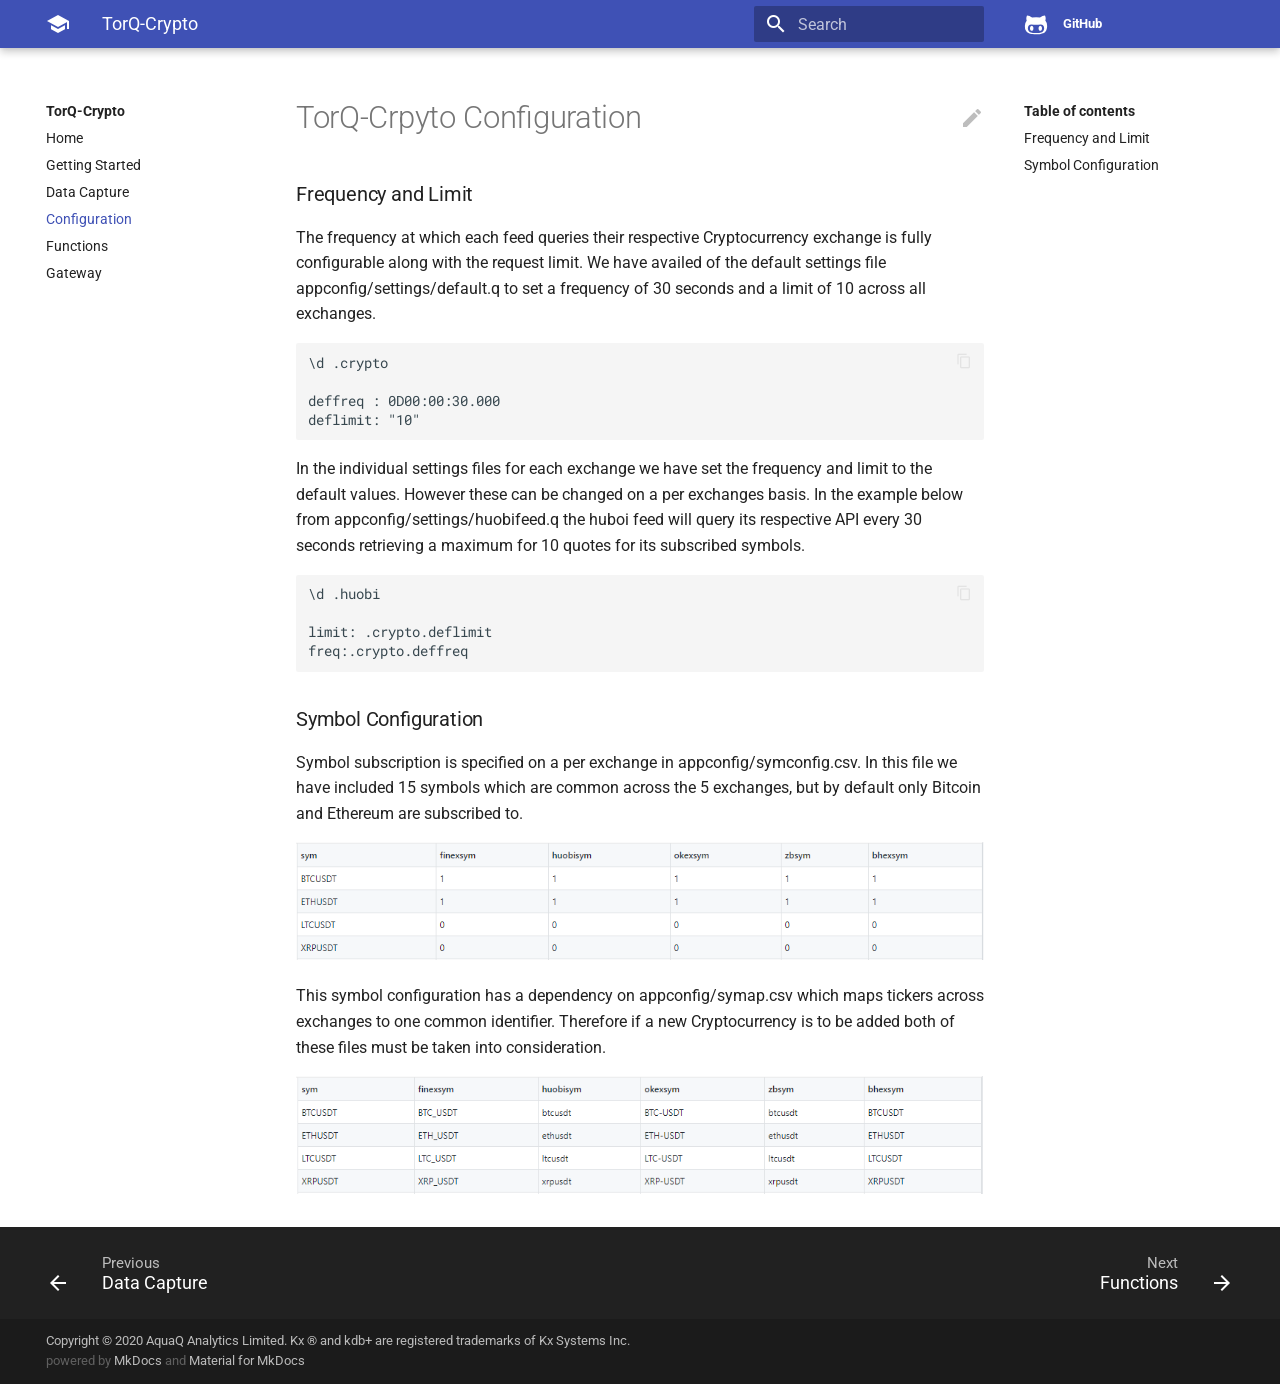
==== commit 64001300: "Deployed 6f7cdca with MkDocs version: 1.0.4" ====
--- a/configuration/index.html
+++ b/configuration/index.html
@@ -36,7 +36,7 @@
     
     
       
-        <title>Configuration - TorQ Crypto</title>
+        <title>Configuration - TorQ-Crypto</title>
       
     
     
@@ -111,7 +111,7 @@
   <nav class="md-header-nav md-grid">
     <div class="md-flex">
       <div class="md-flex__cell md-flex__cell--shrink">
-        <a href=".." title="TorQ Crypto" class="md-header-nav__button md-logo">
+        <a href=".." title="TorQ-Crypto" class="md-header-nav__button md-logo">
           
             <i class="md-icon"></i>
           
@@ -124,7 +124,7 @@
         <div class="md-flex__ellipsis md-header-nav__title" data-md-component="title">
           
             <span class="md-header-nav__topic">
-              TorQ Crypto
+              TorQ-Crypto
             </span>
             <span class="md-header-nav__topic">
               
@@ -203,12 +203,12 @@
                   <div class="md-sidebar__inner">
                     <nav class="md-nav md-nav--primary" data-md-level="0">
   <label class="md-nav__title md-nav__title--site" for="__drawer">
-    <a href=".." title="TorQ Crypto" class="md-nav__button md-logo">
+    <a href=".." title="TorQ-Crypto" class="md-nav__button md-logo">
       
         <i class="md-icon"></i>
       
     </a>
-    TorQ Crypto
+    TorQ-Crypto
   </label>
   
     <div class="md-nav__source">
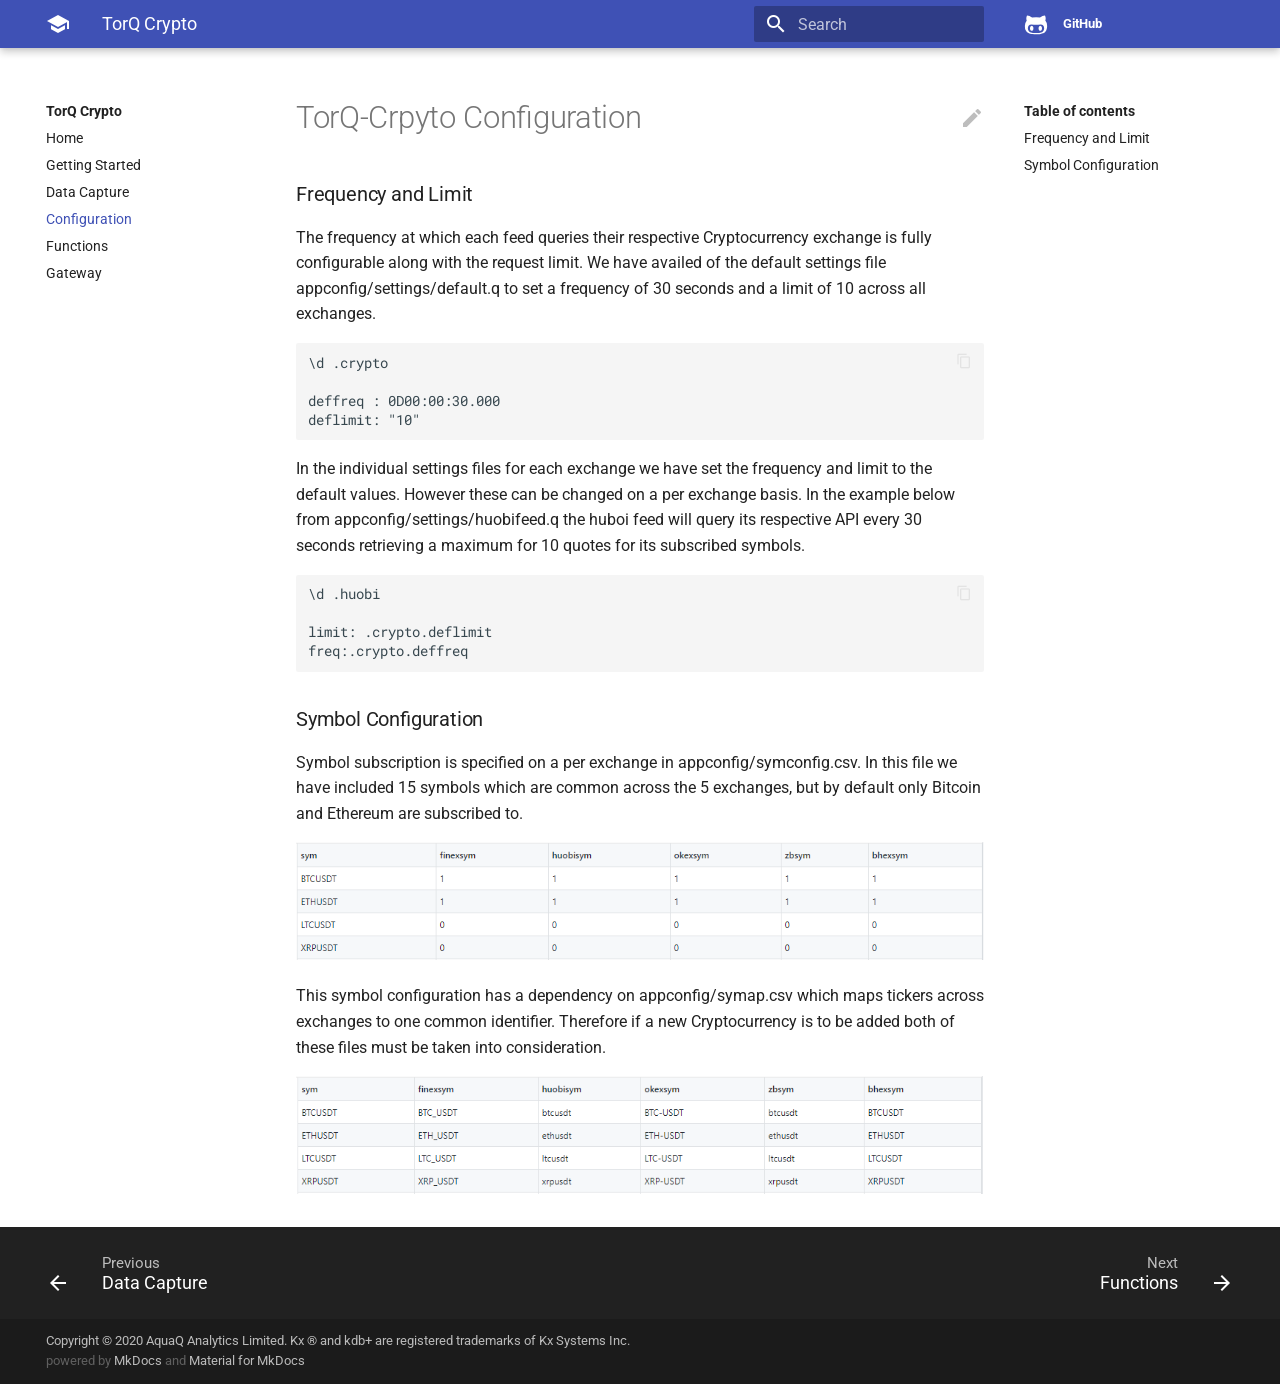
==== commit 805bbd94: "Deployed 8bd3021 with MkDocs version: 1.0.4" ====
--- a/configuration/index.html
+++ b/configuration/index.html
@@ -36,7 +36,7 @@
     
     
       
-        <title>Configuration - TorQ-Crypto</title>
+        <title>Configuration - TorQ Crypto</title>
       
     
     
@@ -111,7 +111,7 @@
   <nav class="md-header-nav md-grid">
     <div class="md-flex">
       <div class="md-flex__cell md-flex__cell--shrink">
-        <a href=".." title="TorQ-Crypto" class="md-header-nav__button md-logo">
+        <a href=".." title="TorQ Crypto" class="md-header-nav__button md-logo">
           
             <i class="md-icon"></i>
           
@@ -124,7 +124,7 @@
         <div class="md-flex__ellipsis md-header-nav__title" data-md-component="title">
           
             <span class="md-header-nav__topic">
-              TorQ-Crypto
+              TorQ Crypto
             </span>
             <span class="md-header-nav__topic">
               
@@ -203,12 +203,12 @@
                   <div class="md-sidebar__inner">
                     <nav class="md-nav md-nav--primary" data-md-level="0">
   <label class="md-nav__title md-nav__title--site" for="__drawer">
-    <a href=".." title="TorQ-Crypto" class="md-nav__button md-logo">
+    <a href=".." title="TorQ Crypto" class="md-nav__button md-logo">
       
         <i class="md-icon"></i>
       
     </a>
-    TorQ-Crypto
+    TorQ Crypto
   </label>
   
     <div class="md-nav__source">
@@ -415,7 +415,7 @@
 deflimit: "10"
 </code></pre>
 <p>In the individual settings files for each exchange we have set the frequency 
-and limit to the default values. However these can be changed on a per exchanges 
+and limit to the default values. However these can be changed on a per exchange 
 basis. In the example below from appconfig/settings/huobifeed.q the huboi feed 
 will query its respective API every 30 seconds retrieving a maximum for 10 quotes 
 for its subscribed symbols. </p>
